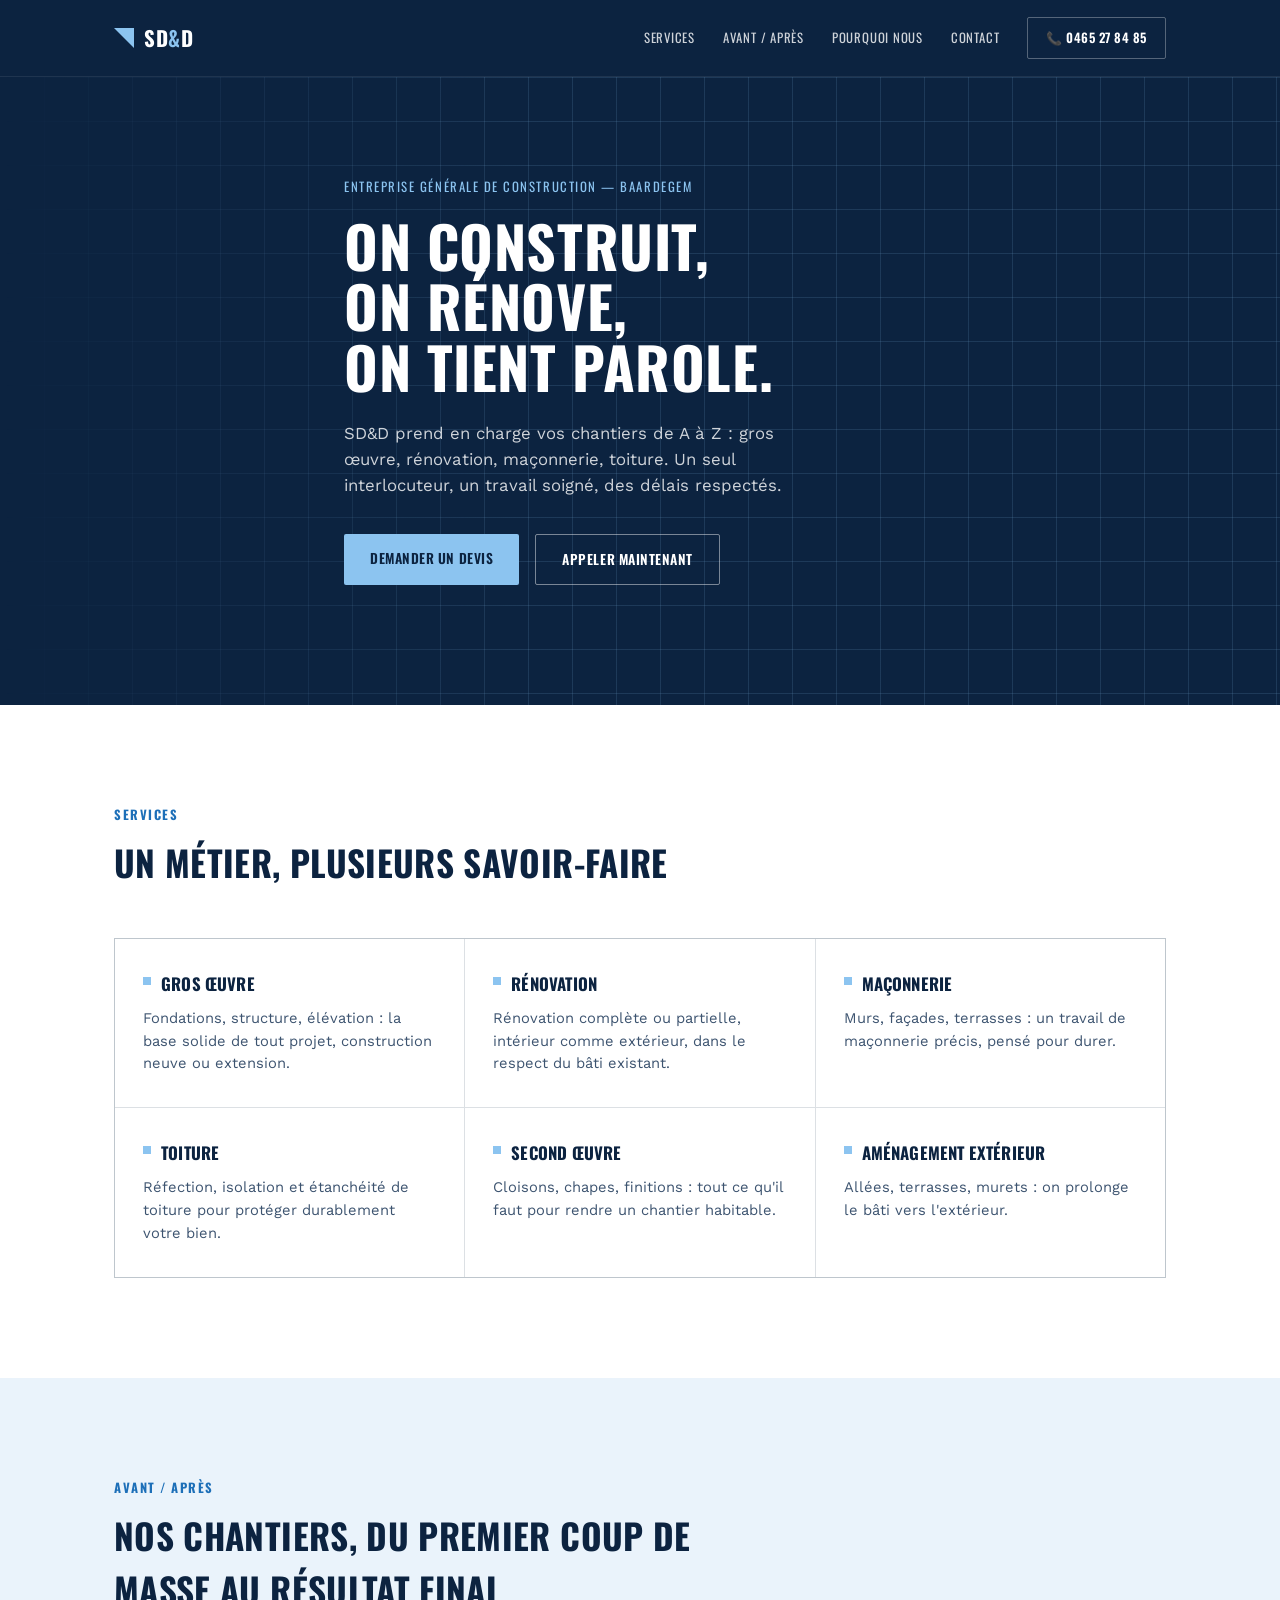
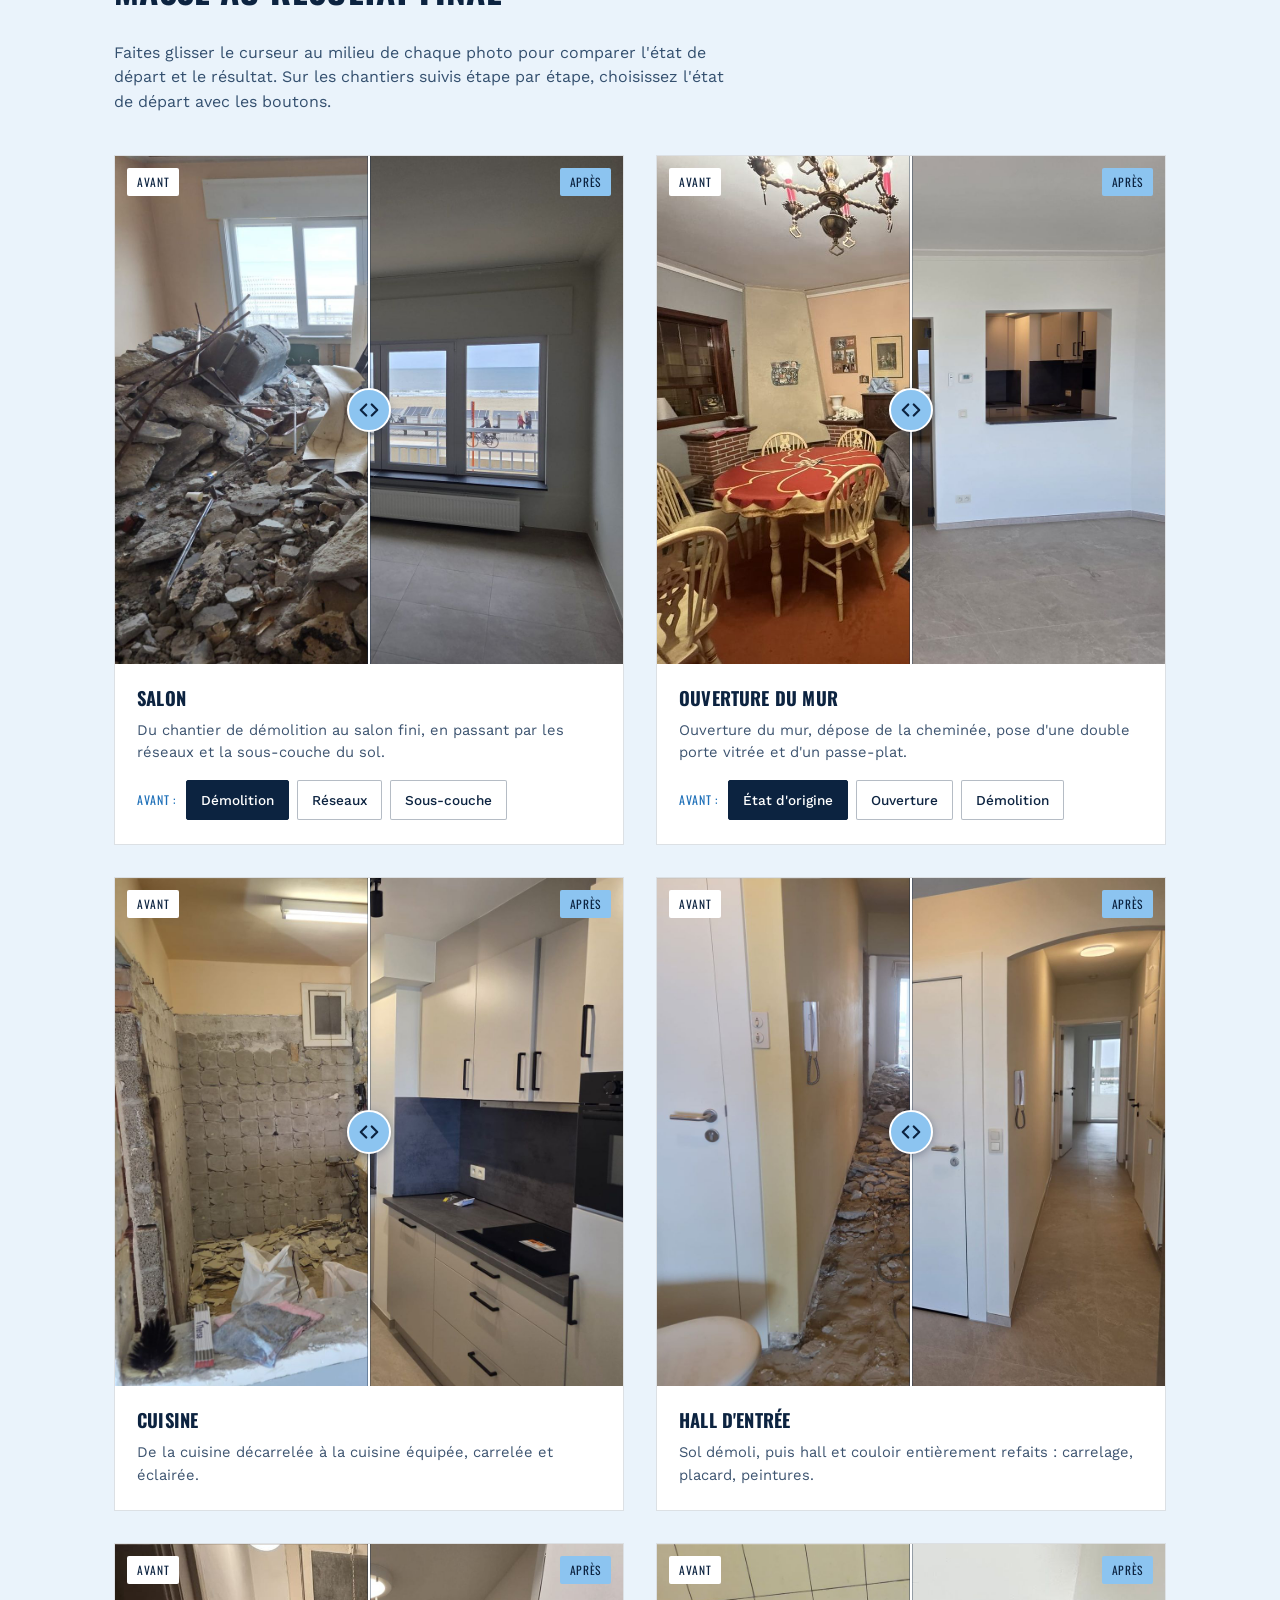
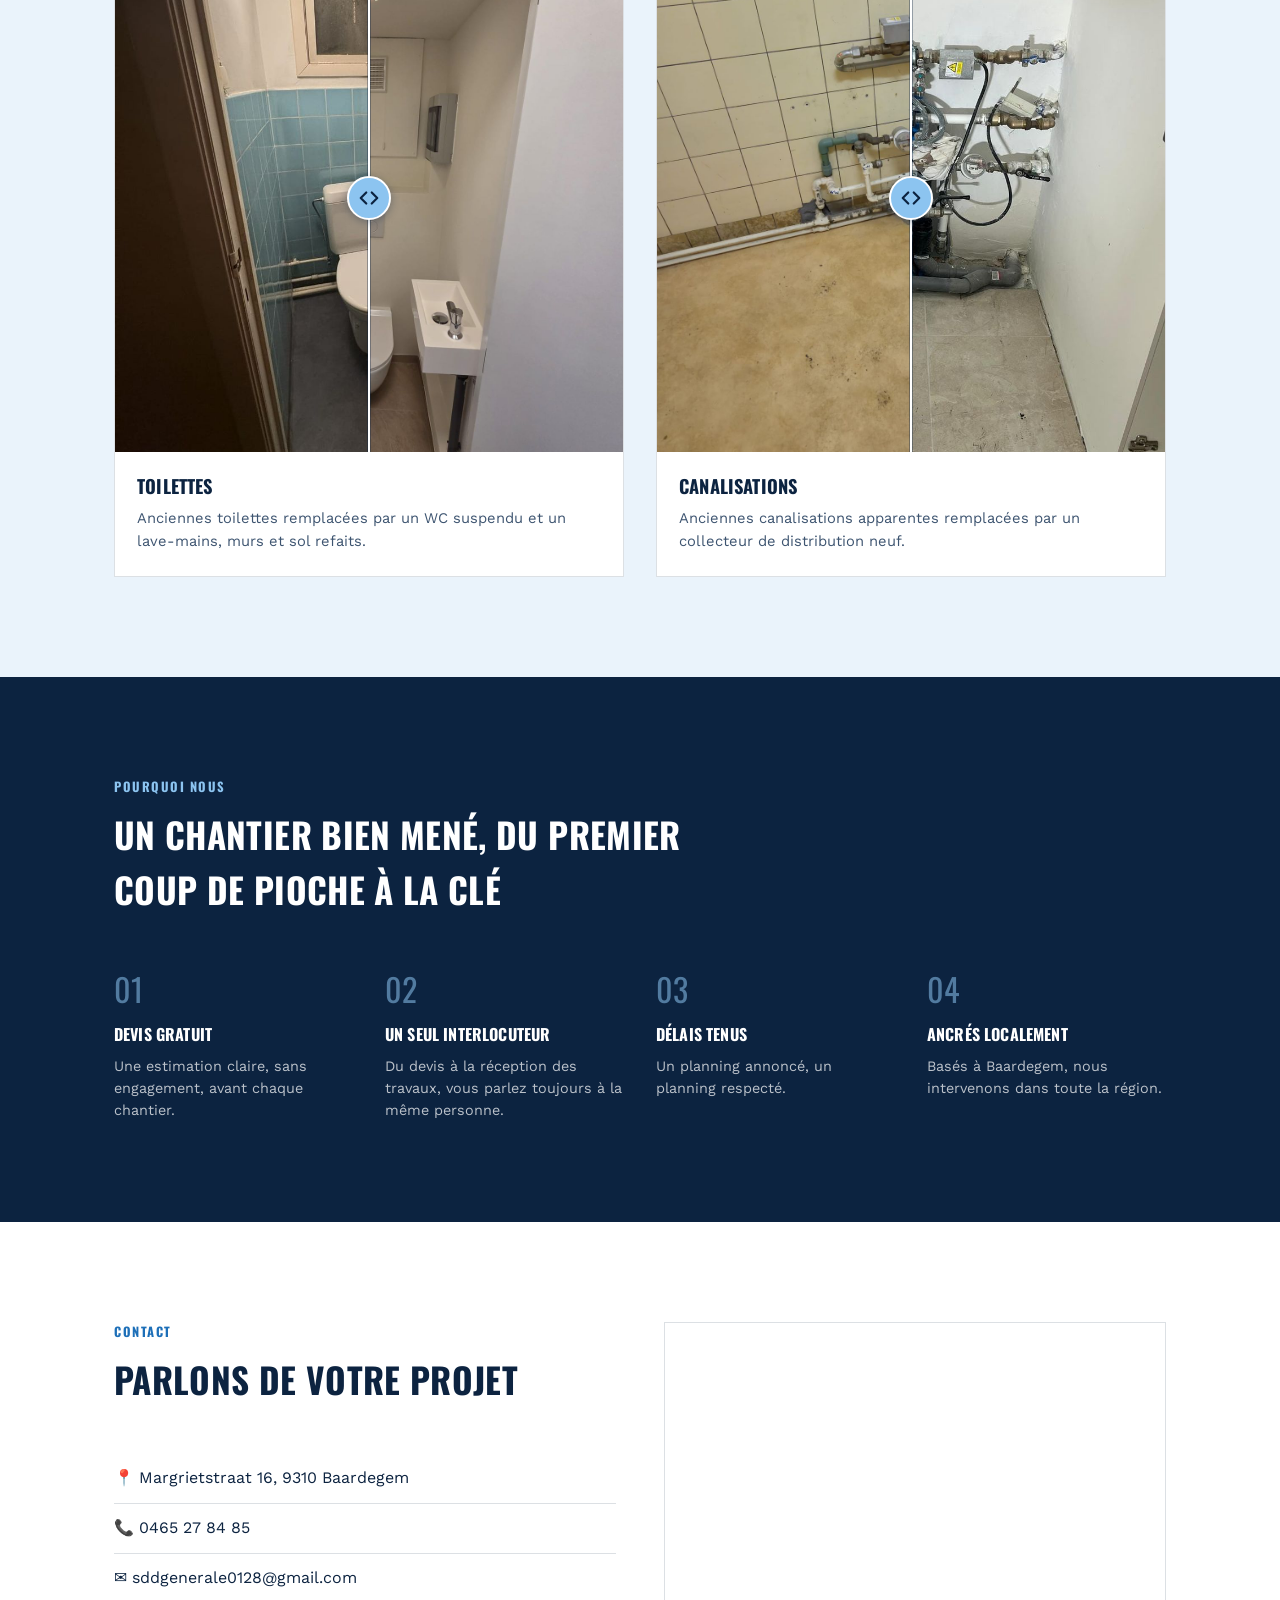
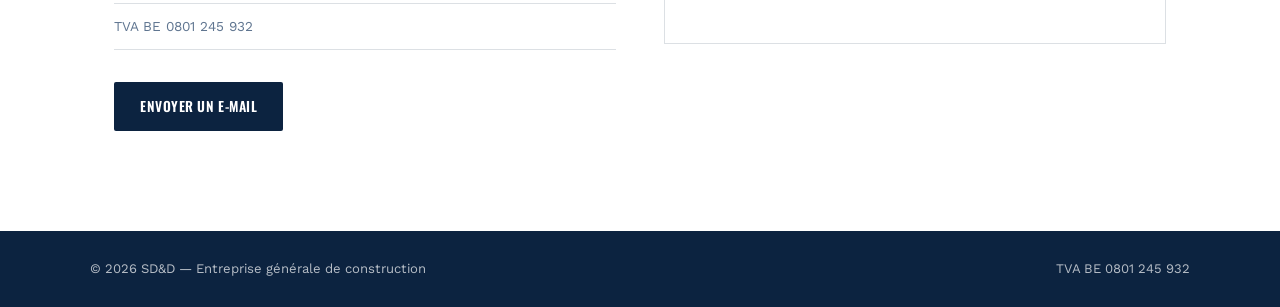
==== index.html @ 4096fa73 "Organize static site assets" ====
<!DOCTYPE html>
<html lang="fr">
<head>
<meta charset="UTF-8">
<meta name="viewport" content="width=device-width, initial-scale=1.0">
<title>SD&D — Entreprise générale de construction</title>
<meta name="description" content="SD&D, entreprise générale de construction à Baardegem : gros œuvre, rénovation, maçonnerie, toiture. Photos avant/après de nos chantiers. Devis gratuit.">
<meta name="theme-color" content="#0C2340">
<link rel="preconnect" href="https://fonts.googleapis.com">
<link rel="preconnect" href="https://fonts.gstatic.com" crossorigin>
<link href="https://fonts.googleapis.com/css2?family=Oswald:wght@500;600;700&family=Work+Sans:wght@400;500;600&display=swap" rel="stylesheet">
<link rel="stylesheet" href="assets/css/style.css">
<link rel="canonical" href="https://sdandd.github.io/sdd/">
<script type="application/ld+json">
{
  "@context": "https://schema.org",
  "@type": "GeneralContractor",
  "name": "SD&D",
  "description": "Entreprise générale de construction : gros œuvre, rénovation, maçonnerie, toiture.",
  "email": "sddgenerale0128@gmail.com",
  "telephone": "+32465278485",
  "vatID": "BE0801245932",
  "address": {
    "@type": "PostalAddress",
    "streetAddress": "Margrietstraat 16",
    "postalCode": "9310",
    "addressLocality": "Baardegem",
    "addressCountry": "BE"
  },
  "areaServed": "Baardegem, Alost, région",
  "url": "https://sdandd.github.io/sdd/"
}
</script>
</head>
<body>

<header class="site-header">
  <div class="wrap header-inner">
    <a href="#top" class="logo">
      <span class="logo-mark" aria-hidden="true"></span>
      <span class="logo-text">SD<span class="amp">&amp;</span>D</span>
    </a>
    <nav class="main-nav" id="main-nav" aria-label="Navigation principale">
      <a href="#services">Services</a>
      <a href="#realisations">Avant / Après</a>
      <a href="#atouts">Pourquoi nous</a>
      <a href="#contact">Contact</a>
    </nav>
    <a href="tel:0465278485" class="btn btn-call header-call" aria-label="Appeler le 0465 27 84 85">
      <span aria-hidden="true">📞</span><span class="call-num"> 0465 27 84 85</span>
    </a>
    <button type="button" class="nav-toggle" aria-expanded="false" aria-controls="main-nav" aria-label="Ouvrir le menu">
      <span></span><span></span><span></span>
    </button>
  </div>
</header>

<main id="top">

  <section class="hero">
    <div class="wrap hero-inner">
      <p class="eyebrow">Entreprise générale de construction — Baardegem</p>
      <h1>On construit,<br>on rénove,<br>on tient parole.</h1>
      <p class="hero-text">SD&amp;D prend en charge vos chantiers de A à Z : gros œuvre, rénovation, maçonnerie, toiture. Un seul interlocuteur, un travail soigné, des délais respectés.</p>
      <div class="hero-actions">
        <a href="mailto:sddgenerale0128@gmail.com?subject=Demande%20de%20devis" class="btn btn-primary">Demander un devis</a>
        <a href="tel:0465278485" class="btn btn-ghost">Appeler maintenant</a>
      </div>
    </div>
    <div class="blueprint-grid" aria-hidden="true"></div>
  </section>

  <section id="services" class="services">
    <div class="wrap">
      <h2 class="section-title"><span class="tag">Services</span>Un métier, plusieurs savoir-faire</h2>
      <div class="service-grid">
        <article class="service-card">
          <h3>Gros œuvre</h3>
          <p>Fondations, structure, élévation : la base solide de tout projet, construction neuve ou extension.</p>
        </article>
        <article class="service-card">
          <h3>Rénovation</h3>
          <p>Rénovation complète ou partielle, intérieur comme extérieur, dans le respect du bâti existant.</p>
        </article>
        <article class="service-card">
          <h3>Maçonnerie</h3>
          <p>Murs, façades, terrasses : un travail de maçonnerie précis, pensé pour durer.</p>
        </article>
        <article class="service-card">
          <h3>Toiture</h3>
          <p>Réfection, isolation et étanchéité de toiture pour protéger durablement votre bien.</p>
        </article>
        <article class="service-card">
          <h3>Second œuvre</h3>
          <p>Cloisons, chapes, finitions : tout ce qu'il faut pour rendre un chantier habitable.</p>
        </article>
        <article class="service-card">
          <h3>Aménagement extérieur</h3>
          <p>Allées, terrasses, murets : on prolonge le bâti vers l'extérieur.</p>
        </article>
      </div>
    </div>
  </section>

  <!-- ============================================================
       AVANT / APRÈS
       Pour ajouter un chantier : copier un bloc <article class="project">,
       changer les noms d'images (dossier assets/images/) et les textes.
       ============================================================ -->
  <section id="realisations" class="realisations">
    <div class="wrap">
      <h2 class="section-title"><span class="tag">Avant / Après</span>Nos chantiers, du premier coup de masse au résultat final</h2>
      <p class="section-intro">Faites glisser le curseur au milieu de chaque photo pour comparer l'état de départ et le résultat. Sur les chantiers suivis étape par étape, choisissez l'état de départ avec les boutons.</p>

      <div class="project-grid">

        <!-- 1. SALON : 3 états avant + résultat -->
        <article class="project">
          <div class="ba" data-ba>
            <img class="ba-img" src="assets/images/salon-ap.jpg" loading="lazy" alt="Salon terminé : carrelage clair, murs blancs et grande baie vitrée avec vue sur la mer">
            <div class="ba-before">
              <img class="ba-img is-active" src="assets/images/salon-av3.jpg" loading="lazy" alt="Salon en démolition : gravats et anciennes menuiseries entassés devant la fenêtre">
              <img class="ba-img" src="assets/images/salon-av2.jpg" loading="lazy" alt="Sol du salon dégagé, avec tuyaux d'eau et gaines électriques posés à même la dalle">
              <img class="ba-img" src="assets/images/salon-av1.jpg" loading="lazy" alt="Sol du salon recouvert d'une sous-couche acoustique verte">
            </div>
            <span class="ba-badge ba-badge-before">Avant</span>
            <span class="ba-badge ba-badge-after">Après</span>
            <div class="ba-handle" role="slider" tabindex="0" aria-label="Curseur avant / après" aria-valuemin="0" aria-valuemax="100" aria-valuenow="50">
              <span class="ba-knob"><svg viewBox="0 0 24 24" width="22" height="22" aria-hidden="true"><path d="M9 6l-6 6 6 6M15 6l6 6-6 6" fill="none" stroke="currentColor" stroke-width="2.4" stroke-linecap="round" stroke-linejoin="round"/></svg></span>
            </div>
          </div>
          <div class="project-body">
            <h3>Salon</h3>
            <p>Du chantier de démolition au salon fini, en passant par les réseaux et la sous-couche du sol.</p>
            <div class="stages" role="group" aria-label="Choisir l'état de départ du salon">
              <span class="stages-label">Avant :</span>
              <button type="button" class="stage-btn is-active" aria-pressed="true">Démolition</button>
              <button type="button" class="stage-btn" aria-pressed="false">Réseaux</button>
              <button type="button" class="stage-btn" aria-pressed="false">Sous-couche</button>
            </div>
          </div>
        </article>

        <!-- 2. MUR / OUVERTURE : 3 états avant + résultat -->
        <article class="project">
          <div class="ba" data-ba>
            <img class="ba-img" src="assets/images/mur-ap.jpg" loading="lazy" alt="Séjour terminé avec une double porte vitrée fumée vers l'entrée et un passe-plat sur la cuisine">
            <div class="ba-before">
              <img class="ba-img is-active" src="assets/images/mur-av3.jpg" loading="lazy" alt="Ancien salon meublé, avec cheminée en briques et fenêtre vitrée vers la cuisine">
              <img class="ba-img" src="assets/images/mur-av2.jpg" loading="lazy" alt="Mur du salon ouvert vers le couloir, ancien carrelage en damier en cours de dépose">
              <img class="ba-img" src="assets/images/mur-av1.jpg" loading="lazy" alt="Cheminée en briques démolie, tas de gravats dans l'angle et ouvertures percées dans le mur">
            </div>
            <span class="ba-badge ba-badge-before">Avant</span>
            <span class="ba-badge ba-badge-after">Après</span>
            <div class="ba-handle" role="slider" tabindex="0" aria-label="Curseur avant / après" aria-valuemin="0" aria-valuemax="100" aria-valuenow="50">
              <span class="ba-knob"><svg viewBox="0 0 24 24" width="22" height="22" aria-hidden="true"><path d="M9 6l-6 6 6 6M15 6l6 6-6 6" fill="none" stroke="currentColor" stroke-width="2.4" stroke-linecap="round" stroke-linejoin="round"/></svg></span>
            </div>
          </div>
          <div class="project-body">
            <h3>Ouverture du mur</h3>
            <p>Ouverture du mur, dépose de la cheminée, pose d'une double porte vitrée et d'un passe-plat.</p>
            <div class="stages" role="group" aria-label="Choisir l'état de départ du mur">
              <span class="stages-label">Avant :</span>
              <button type="button" class="stage-btn is-active" aria-pressed="true">État d'origine</button>
              <button type="button" class="stage-btn" aria-pressed="false">Ouverture</button>
              <button type="button" class="stage-btn" aria-pressed="false">Démolition</button>
            </div>
          </div>
        </article>

        <!-- 3. CUISINE -->
        <article class="project">
          <div class="ba" data-ba>
            <img class="ba-img" src="assets/images/cuisine-ap.jpg" loading="lazy" alt="Cuisine équipée neuve : meubles blancs, plan de travail et crédence gris anthracite, poignées noires, spots sur rail">
            <div class="ba-before">
              <img class="ba-img is-active" src="assets/images/cuisine-av1.jpg" loading="lazy" alt="Cuisine dépouillée : murs décarrelés, briques apparentes et gravats au sol">
            </div>
            <span class="ba-badge ba-badge-before">Avant</span>
            <span class="ba-badge ba-badge-after">Après</span>
            <div class="ba-handle" role="slider" tabindex="0" aria-label="Curseur avant / après" aria-valuemin="0" aria-valuemax="100" aria-valuenow="50">
              <span class="ba-knob"><svg viewBox="0 0 24 24" width="22" height="22" aria-hidden="true"><path d="M9 6l-6 6 6 6M15 6l6 6-6 6" fill="none" stroke="currentColor" stroke-width="2.4" stroke-linecap="round" stroke-linejoin="round"/></svg></span>
            </div>
          </div>
          <div class="project-body">
            <h3>Cuisine</h3>
            <p>De la cuisine décarrelée à la cuisine équipée, carrelée et éclairée.</p>
          </div>
        </article>

        <!-- 4. HALL -->
        <article class="project">
          <div class="ba" data-ba>
            <img class="ba-img" src="assets/images/hall-ap.jpg" loading="lazy" alt="Hall d'entrée terminé : porte blanche, grand placard en chêne clair et couloir carrelé">
            <div class="ba-before">
              <img class="ba-img is-active" src="assets/images/hall-av1.jpg" loading="lazy" alt="Couloir d'entrée en chantier : sol démoli et gravats jusqu'à la fenêtre du fond">
            </div>
            <span class="ba-badge ba-badge-before">Avant</span>
            <span class="ba-badge ba-badge-after">Après</span>
            <div class="ba-handle" role="slider" tabindex="0" aria-label="Curseur avant / après" aria-valuemin="0" aria-valuemax="100" aria-valuenow="50">
              <span class="ba-knob"><svg viewBox="0 0 24 24" width="22" height="22" aria-hidden="true"><path d="M9 6l-6 6 6 6M15 6l6 6-6 6" fill="none" stroke="currentColor" stroke-width="2.4" stroke-linecap="round" stroke-linejoin="round"/></svg></span>
            </div>
          </div>
          <div class="project-body">
            <h3>Hall d'entrée</h3>
            <p>Sol démoli, puis hall et couloir entièrement refaits : carrelage, placard, peintures.</p>
          </div>
        </article>

        <!-- 5. TOILETTES -->
        <article class="project">
          <div class="ba" data-ba>
            <img class="ba-img" src="assets/images/toilettes-ap.jpg" loading="lazy" alt="Toilettes neuves : WC suspendu, petit lave-mains blanc et murs blancs">
            <div class="ba-before">
              <img class="ba-img is-active" src="assets/images/toilettes-av1.jpg" loading="lazy" alt="Anciennes toilettes carrelées en bleu, avec cuvette et réservoir apparent" style="object-position: center 65%">
            </div>
            <span class="ba-badge ba-badge-before">Avant</span>
            <span class="ba-badge ba-badge-after">Après</span>
            <div class="ba-handle" role="slider" tabindex="0" aria-label="Curseur avant / après" aria-valuemin="0" aria-valuemax="100" aria-valuenow="50">
              <span class="ba-knob"><svg viewBox="0 0 24 24" width="22" height="22" aria-hidden="true"><path d="M9 6l-6 6 6 6M15 6l6 6-6 6" fill="none" stroke="currentColor" stroke-width="2.4" stroke-linecap="round" stroke-linejoin="round"/></svg></span>
            </div>
          </div>
          <div class="project-body">
            <h3>Toilettes</h3>
            <p>Anciennes toilettes remplacées par un WC suspendu et un lave-mains, murs et sol refaits.</p>
          </div>
        </article>

        <!-- 6. CANALISATIONS -->
        <article class="project">
          <div class="ba" data-ba>
            <img class="ba-img" src="assets/images/canalisations-ap.jpg" loading="lazy" alt="Nouveau collecteur de distribution d'eau : tubes rouges et bleus gainés, vannes et compteur" style="object-position: center 40%">
            <div class="ba-before">
              <img class="ba-img is-active" src="assets/images/canalisations-av1.jpg" loading="lazy" alt="Anciennes canalisations blanches apparentes le long des murs carrelés, avec compteur d'eau">
            </div>
            <span class="ba-badge ba-badge-before">Avant</span>
            <span class="ba-badge ba-badge-after">Après</span>
            <div class="ba-handle" role="slider" tabindex="0" aria-label="Curseur avant / après" aria-valuemin="0" aria-valuemax="100" aria-valuenow="50">
              <span class="ba-knob"><svg viewBox="0 0 24 24" width="22" height="22" aria-hidden="true"><path d="M9 6l-6 6 6 6M15 6l6 6-6 6" fill="none" stroke="currentColor" stroke-width="2.4" stroke-linecap="round" stroke-linejoin="round"/></svg></span>
            </div>
          </div>
          <div class="project-body">
            <h3>Canalisations</h3>
            <p>Anciennes canalisations apparentes remplacées par un collecteur de distribution neuf.</p>
          </div>
        </article>

      </div>
    </div>
  </section>

  <section id="atouts" class="atouts">
    <div class="wrap atouts-inner">
      <h2 class="section-title light"><span class="tag tag-light">Pourquoi nous</span>Un chantier bien mené, du premier coup de pioche à la clé</h2>
      <div class="atouts-grid">
        <div class="atout"><span class="atout-num">01</span><h3>Devis gratuit</h3><p>Une estimation claire, sans engagement, avant chaque chantier.</p></div>
        <div class="atout"><span class="atout-num">02</span><h3>Un seul interlocuteur</h3><p>Du devis à la réception des travaux, vous parlez toujours à la même personne.</p></div>
        <div class="atout"><span class="atout-num">03</span><h3>Délais tenus</h3><p>Un planning annoncé, un planning respecté.</p></div>
        <div class="atout"><span class="atout-num">04</span><h3>Ancrés localement</h3><p>Basés à Baardegem, nous intervenons dans toute la région.</p></div>
      </div>
    </div>
  </section>

  <section id="contact" class="contact">
    <div class="wrap contact-inner">
      <div class="contact-info">
        <h2 class="section-title"><span class="tag">Contact</span>Parlons de votre projet</h2>
        <ul class="contact-list">
          <li>📍 Margrietstraat 16, 9310 Baardegem</li>
          <li>📞 <a href="tel:0465278485">0465 27 84 85</a></li>
          <li>✉️ <a href="mailto:sddgenerale0128@gmail.com">sddgenerale0128@gmail.com</a></li>
          <li class="tva">TVA BE 0801 245 932</li>
        </ul>
        <a href="mailto:sddgenerale0128@gmail.com?subject=Demande%20de%20devis" class="btn btn-primary">Envoyer un e-mail</a>
      </div>
      <div class="contact-map">
        <iframe
          title="Localisation SD&D, Margrietstraat 16, 9310 Baardegem"
          src="https://www.google.com/maps?q=Margrietstraat+16,+9310+Baardegem&output=embed"
          loading="lazy"
          referrerpolicy="no-referrer-when-downgrade">
        </iframe>
      </div>
    </div>
  </section>

</main>

<footer class="site-footer">
  <div class="wrap footer-inner">
    <span>© <span id="year"></span> SD&amp;D — Entreprise générale de construction</span>
    <span>TVA BE 0801 245 932</span>
  </div>
</footer>

<script src="assets/js/script.js"></script>
</body>
</html>
---- assets/css/style.css ----
/* ==========================================================
   SD&D — palette : blanc, bleu foncé, bleu clair
   Pour changer une couleur du site, modifier UNIQUEMENT ce bloc.
   ========================================================== */
:root{
  --navy:      #0C2340;   /* bleu foncé : header, hero, textes, pied de page */
  --navy-2:    #16365F;   /* bleu foncé, un ton plus clair (survols) */
  --sky:       #8CC4F0;   /* bleu clair : boutons, accents sur fond foncé */
  --sky-deep:  #1D6FB8;   /* bleu moyen : petits textes/accents sur fond blanc (lisible) */
  --mist:      #EAF3FB;   /* bleu très pâle : fonds de sections alternées */
  --white:     #FFFFFF;
  --ink:       #0C2340;
  --line:      rgba(12,35,64,0.14);
  --radius:    2px;
}

*{ box-sizing: border-box; }
html{ scroll-behavior: smooth; scroll-padding-top: 84px; }
body{
  margin:0;
  font-family: 'Work Sans', system-ui, sans-serif;
  color: var(--ink);
  background: var(--white);
  line-height: 1.55;
  -webkit-text-size-adjust: 100%;
}
h1,h2,h3{
  font-family: 'Oswald', 'Arial Narrow', sans-serif;
  text-transform: uppercase;
  letter-spacing: 0.01em;
  margin: 0;
}
a{ color: inherit; text-decoration: none; }
img{ max-width: 100%; }
.wrap{ max-width: 1100px; margin: 0 auto; padding: 0 24px; }
:focus-visible{ outline: 3px solid var(--sky-deep); outline-offset: 2px; }
.site-header :focus-visible,
.hero :focus-visible,
.atouts :focus-visible,
.site-footer :focus-visible{ outline-color: var(--sky); }

/* ---------- Boutons ---------- */
.btn{
  display:inline-block;
  padding: 14px 26px;
  font-family: 'Oswald', sans-serif;
  font-weight: 600;
  text-transform: uppercase;
  letter-spacing: 0.04em;
  font-size: 0.85rem;
  border-radius: var(--radius);
  transition: transform 0.15s ease, background 0.15s ease, color 0.15s ease, border-color 0.15s ease;
}
.btn:hover{ transform: translateY(-2px); }
.btn-primary{ background: var(--sky); color: var(--navy); }
.btn-primary:hover{ background: var(--white); }
.contact .btn-primary{ background: var(--navy); color: var(--white); }
.contact .btn-primary:hover{ background: var(--navy-2); }
.btn-ghost{ background: transparent; color: var(--white); border: 1px solid rgba(255,255,255,0.45); }
.btn-ghost:hover{ border-color: var(--sky); color: var(--sky); }
.btn-call{ background: transparent; color: var(--white); border: 1px solid rgba(255,255,255,0.3); font-size: 0.8rem; padding: 10px 18px; white-space: nowrap; }
.btn-call:hover{ border-color: var(--sky); color: var(--sky); }

/* ---------- Header ---------- */
.site-header{
  background: var(--navy);
  position: sticky; top:0; z-index: 30;
  border-bottom: 1px solid rgba(255,255,255,0.08);
}
.header-inner{ display:flex; align-items:center; height: 76px; gap: 20px; }
.logo{ display:flex; align-items:center; gap:10px; margin-right:auto; }
.logo-mark{
  width: 20px; height: 20px;
  background: var(--sky);
  clip-path: polygon(0 0, 100% 0, 100% 100%);
  display:inline-block;
}
.logo-text{ font-family:'Oswald',sans-serif; font-size:1.3rem; font-weight:700; color: var(--white); letter-spacing: 0.03em; }
.logo-text .amp{ color: var(--sky); }
.main-nav{ display:flex; gap: 28px; margin-right: 8px; }
.main-nav a{
  color: rgba(255,255,255,0.8);
  font-family:'Oswald',sans-serif;
  font-size: 0.8rem;
  text-transform: uppercase;
  letter-spacing: 0.06em;
  padding: 6px 0;
}
.main-nav a:hover{ color: var(--sky); }

/* bouton menu (téléphone) */
.nav-toggle{
  display:none;
  width: 44px; height: 44px;
  background: transparent;
  border: 1px solid rgba(255,255,255,0.3);
  border-radius: var(--radius);
  cursor: pointer;
  padding: 0;
  flex-direction: column; align-items: center; justify-content: center; gap: 5px;
}
.nav-toggle span{ display:block; width: 20px; height: 2px; background: var(--white); transition: transform .2s ease, opacity .2s ease; }
.nav-toggle[aria-expanded="true"] span:nth-child(1){ transform: translateY(7px) rotate(45deg); }
.nav-toggle[aria-expanded="true"] span:nth-child(2){ opacity: 0; }
.nav-toggle[aria-expanded="true"] span:nth-child(3){ transform: translateY(-7px) rotate(-45deg); }

/* ---------- Hero ---------- */
.hero{
  position: relative;
  background: var(--navy);
  color: var(--white);
  padding: 100px 0 120px;
  overflow: hidden;
}
.hero-inner{ position: relative; z-index: 2; max-width: 640px; }
.eyebrow{
  font-family:'Oswald',sans-serif;
  color: var(--sky);
  text-transform: uppercase;
  letter-spacing: 0.12em;
  font-size: 0.8rem;
  margin: 0 0 18px;
}
.hero h1{
  font-size: clamp(2.4rem, 5vw, 3.6rem);
  line-height: 1.05;
  color: var(--white);
  margin-bottom: 24px;
}
.hero-text{
  color: rgba(255,255,255,0.8);
  font-size: 1.05rem;
  max-width: 480px;
  margin: 0 0 36px;
}
.hero-actions{ display:flex; gap: 16px; flex-wrap: wrap; }

/* quadrillage "plan d'architecte" en bleu clair */
.blueprint-grid{
  position: absolute;
  inset: 0;
  z-index: 1;
  background-image:
    linear-gradient(rgba(140,196,240,0.14) 1px, transparent 1px),
    linear-gradient(90deg, rgba(140,196,240,0.14) 1px, transparent 1px);
  background-size: 44px 44px;
  mask-image: linear-gradient(to right, transparent 0%, black 40%, black 100%);
  -webkit-mask-image: linear-gradient(to right, transparent 0%, black 40%, black 100%);
}

/* ---------- Titres de section ---------- */
.section-title{
  font-size: clamp(1.6rem, 3vw, 2.2rem);
  margin-bottom: 48px;
  max-width: 640px;
}
.section-title.light{ color: var(--white); }
.tag{
  display:block;
  font-family:'Oswald',sans-serif;
  color: var(--sky-deep);
  font-size: 0.8rem;
  letter-spacing: 0.12em;
  margin-bottom: 10px;
}
.tag-light{ color: var(--sky); }
.section-intro{ max-width: 620px; margin: -24px 0 40px; color: #34506f; }

/* ---------- Services ---------- */
.services{ padding: 100px 0; background: var(--white); }
.service-grid{
  display:grid;
  grid-template-columns: repeat(3, 1fr);
  gap: 1px;
  background: var(--line);
  border: 1px solid var(--line);
}
.service-card{
  background: var(--white);
  padding: 32px 28px;
  transition: background 0.15s ease;
}
.service-card:hover{ background: var(--mist); }
.service-card h3{
  font-size: 1.05rem;
  color: var(--navy);
  margin-bottom: 10px;
  position: relative;
  padding-left: 18px;
}
.service-card h3::before{
  content: "";
  position: absolute;
  left: 0; top: 6px;
  width: 8px; height: 8px;
  background: var(--sky);
}
.service-card p{ margin:0; color: #3d5470; font-size: 0.92rem; }

/* ---------- Avant / Après ---------- */
.realisations{ padding: 100px 0; background: var(--mist); }
.project-grid{
  display:grid;
  grid-template-columns: repeat(2, 1fr);
  gap: 32px;
}
.project{
  background: var(--white);
  border: 1px solid var(--line);
  display:flex; flex-direction:column;
  min-width: 0;
}
.project-body{ padding: 20px 22px 24px; }
.project-body h3{ font-size: 1.15rem; color: var(--navy); margin-bottom: 6px; }
.project-body p{ margin: 0; color: #3d5470; font-size: 0.92rem; }

/* comparateur */
.ba{
  --pos: 50%;
  position: relative;
  aspect-ratio: 1 / 1;
  overflow: hidden;
  background: var(--navy);
  touch-action: pan-y;          /* le doigt fait défiler la page verticalement, le glissement horizontal déplace le curseur */
  user-select: none; -webkit-user-select: none;
  cursor: ew-resize;
}
.ba-img{
  position:absolute; inset:0;
  width:100%; height:100%;
  object-fit: cover;
  display:block;
  pointer-events:none;
  -webkit-user-drag: none;
}
.ba-before{
  position:absolute; inset:0;
  clip-path: inset(0 calc(100% - var(--pos)) 0 0);   /* montre la photo "avant" jusqu'au curseur */
}
.ba-before .ba-img{ opacity: 0; }
.ba-before .ba-img.is-active{ opacity: 1; }

.ba-badge{
  position:absolute; top: 12px;
  font-family:'Oswald',sans-serif;
  text-transform: uppercase;
  letter-spacing: 0.06em;
  font-size: 0.72rem;
  padding: 5px 10px;
  border-radius: var(--radius);
  pointer-events:none;
}
.ba-badge-before{ left: 12px;  background: var(--white); color: var(--navy); }
.ba-badge-after { right: 12px; background: var(--sky);   color: var(--navy); }

.ba-handle{
  position:absolute; top:0; bottom:0;
  left: var(--pos);
  width: 48px; margin-left: -24px;
  display:flex; align-items:center; justify-content:center;
  cursor: ew-resize;
  outline-offset: -3px;
}
.ba-handle::before{
  content:""; position:absolute; top:0; bottom:0; left:50%;
  width: 2px; margin-left: -1px;
  background: var(--white);
  box-shadow: 0 0 0 1px rgba(12,35,64,0.35);
}
.ba-knob{
  position:relative;
  width: 44px; height: 44px;
  border-radius: 50%;
  background: var(--sky);
  color: var(--navy);
  border: 2px solid var(--white);
  display:grid; place-items:center;
  box-shadow: 0 2px 8px rgba(12,35,64,0.35);
}
.ba-handle:focus-visible{ outline: 3px solid var(--sky); }
.ba-handle:focus-visible .ba-knob{ background: var(--white); }

/* boutons "Avant : Démolition / Réseaux / ..." */
.stages{ display:flex; flex-wrap:wrap; align-items:center; gap: 8px; margin-top: 16px; }
.stages-label{
  font-family:'Oswald',sans-serif; text-transform: uppercase; letter-spacing: .06em;
  font-size: .75rem; color: var(--sky-deep); margin-right: 2px;
}
.stage-btn{
  font: inherit; font-size: .85rem; font-weight: 500;
  min-height: 40px;
  padding: 8px 14px;
  background: var(--white);
  color: var(--navy);
  border: 1px solid rgba(12,35,64,0.3);
  border-radius: var(--radius);
  cursor: pointer;
  transition: background .15s ease, color .15s ease, border-color .15s ease;
}
.stage-btn:hover{ border-color: var(--navy); }
.stage-btn.is-active{ background: var(--navy); color: var(--white); border-color: var(--navy); }

/* ---------- Atouts ---------- */
.atouts{ background: var(--navy); color: var(--white); padding: 100px 0; }
.atouts-grid{ display:grid; grid-template-columns: repeat(4,1fr); gap: 32px; }
.atout-num{
  display:block;
  font-family:'Oswald',sans-serif;
  color: var(--sky);
  opacity: .55;
  font-size: 2rem;
  margin-bottom: 8px;
}
.atout h3{ font-size: 1rem; color: var(--white); margin-bottom: 8px; }
.atout p{ margin:0; color: rgba(255,255,255,0.72); font-size: 0.9rem; }

/* ---------- Contact ---------- */
.contact{ padding: 100px 0; background: var(--white); }
.contact-inner{ display:grid; grid-template-columns: 1fr 1fr; gap: 48px; align-items: start; }
.contact-list{ list-style:none; padding:0; margin: 0 0 32px; }
.contact-list li{
  padding: 12px 0;
  border-bottom: 1px solid var(--line);
  font-size: 1rem;
}
.contact-list a:hover{ color: var(--sky-deep); }
.contact-list .tva{ color: #5f7590; font-size: 0.85rem; }
.contact-map{ border: 1px solid var(--line); }
.contact-map iframe{ width: 100%; height: 100%; min-height: 320px; border: 0; display:block; }

/* ---------- Pied de page ---------- */
.site-footer{ background: var(--navy); color: rgba(255,255,255,0.7); }
.footer-inner{
  display:flex; justify-content:space-between; flex-wrap: wrap; gap: 8px;
  padding: 28px 0; font-size: 0.82rem;
}

/* ==========================================================
   Responsive
   ========================================================== */

/* Tablette et petits écrans */
@media (max-width: 860px){
  .nav-toggle{ display:flex; }
  .main-nav{
    display:none;
    position:absolute; top: 76px; left:0; right:0;
    flex-direction: column; gap: 0;
    margin: 0;
    background: var(--navy);
    border-top: 1px solid rgba(255,255,255,0.08);
    border-bottom: 1px solid rgba(255,255,255,0.12);
    padding: 8px 24px 16px;
  }
  .main-nav.is-open{ display:flex; }
  .main-nav a{ padding: 14px 0; font-size: .95rem; border-bottom: 1px solid rgba(255,255,255,0.08); }
  .main-nav a:last-child{ border-bottom: 0; }

  .service-grid{ grid-template-columns: 1fr 1fr; }
  .project-grid{ grid-template-columns: 1fr; gap: 28px; }
  .atouts-grid{ grid-template-columns: 1fr 1fr; }
  .contact-inner{ grid-template-columns: 1fr; }
  .services, .realisations, .atouts, .contact{ padding: 72px 0; }
}

/* Téléphone */
@media (max-width: 560px){
  .wrap{ padding: 0 18px; }
  .header-inner{ gap: 12px; }
  .main-nav{ padding-left: 18px; padding-right: 18px; }
  .header-call{ padding: 0; width: 44px; height: 44px; display:grid; place-items:center; font-size: 1.05rem; }
  .call-num{ display:none; }

  .service-grid{ grid-template-columns: 1fr; }
  .atouts-grid{ grid-template-columns: 1fr; }
  .hero{ padding: 64px 0 80px; }
  .hero-actions .btn{ flex: 1 1 100%; text-align: center; }
  .section-title{ margin-bottom: 32px; }
  .section-intro{ margin: -12px 0 28px; }
  .services, .realisations, .atouts, .contact{ padding: 56px 0; }
  .project-body{ padding: 16px 16px 20px; }
  .ba-badge{ top: 10px; font-size: .68rem; padding: 4px 8px; }
  .ba-badge-before{ left: 10px; } .ba-badge-after{ right: 10px; }
}

@media (prefers-reduced-motion: reduce){
  html{ scroll-behavior: auto; }
  .btn, .nav-toggle span, .stage-btn{ transition:none; }
  .btn:hover{ transform:none; }
}
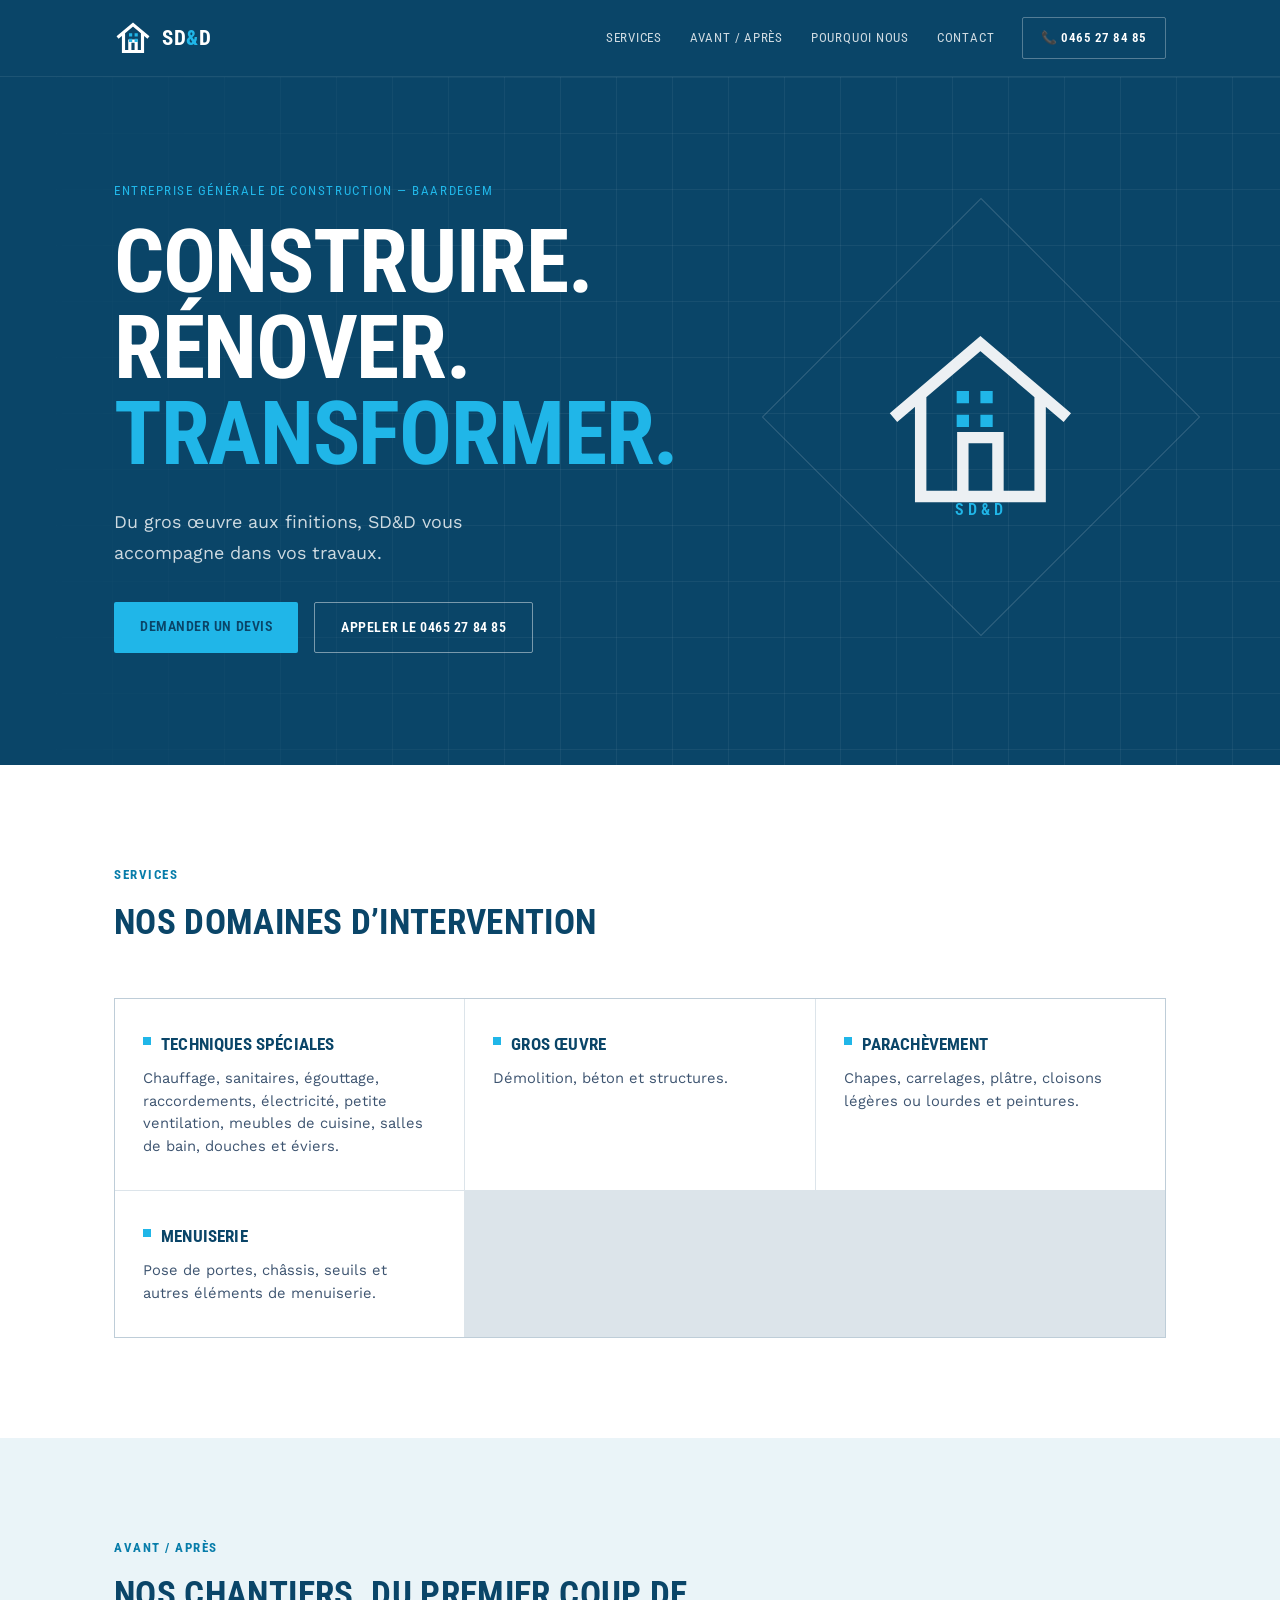
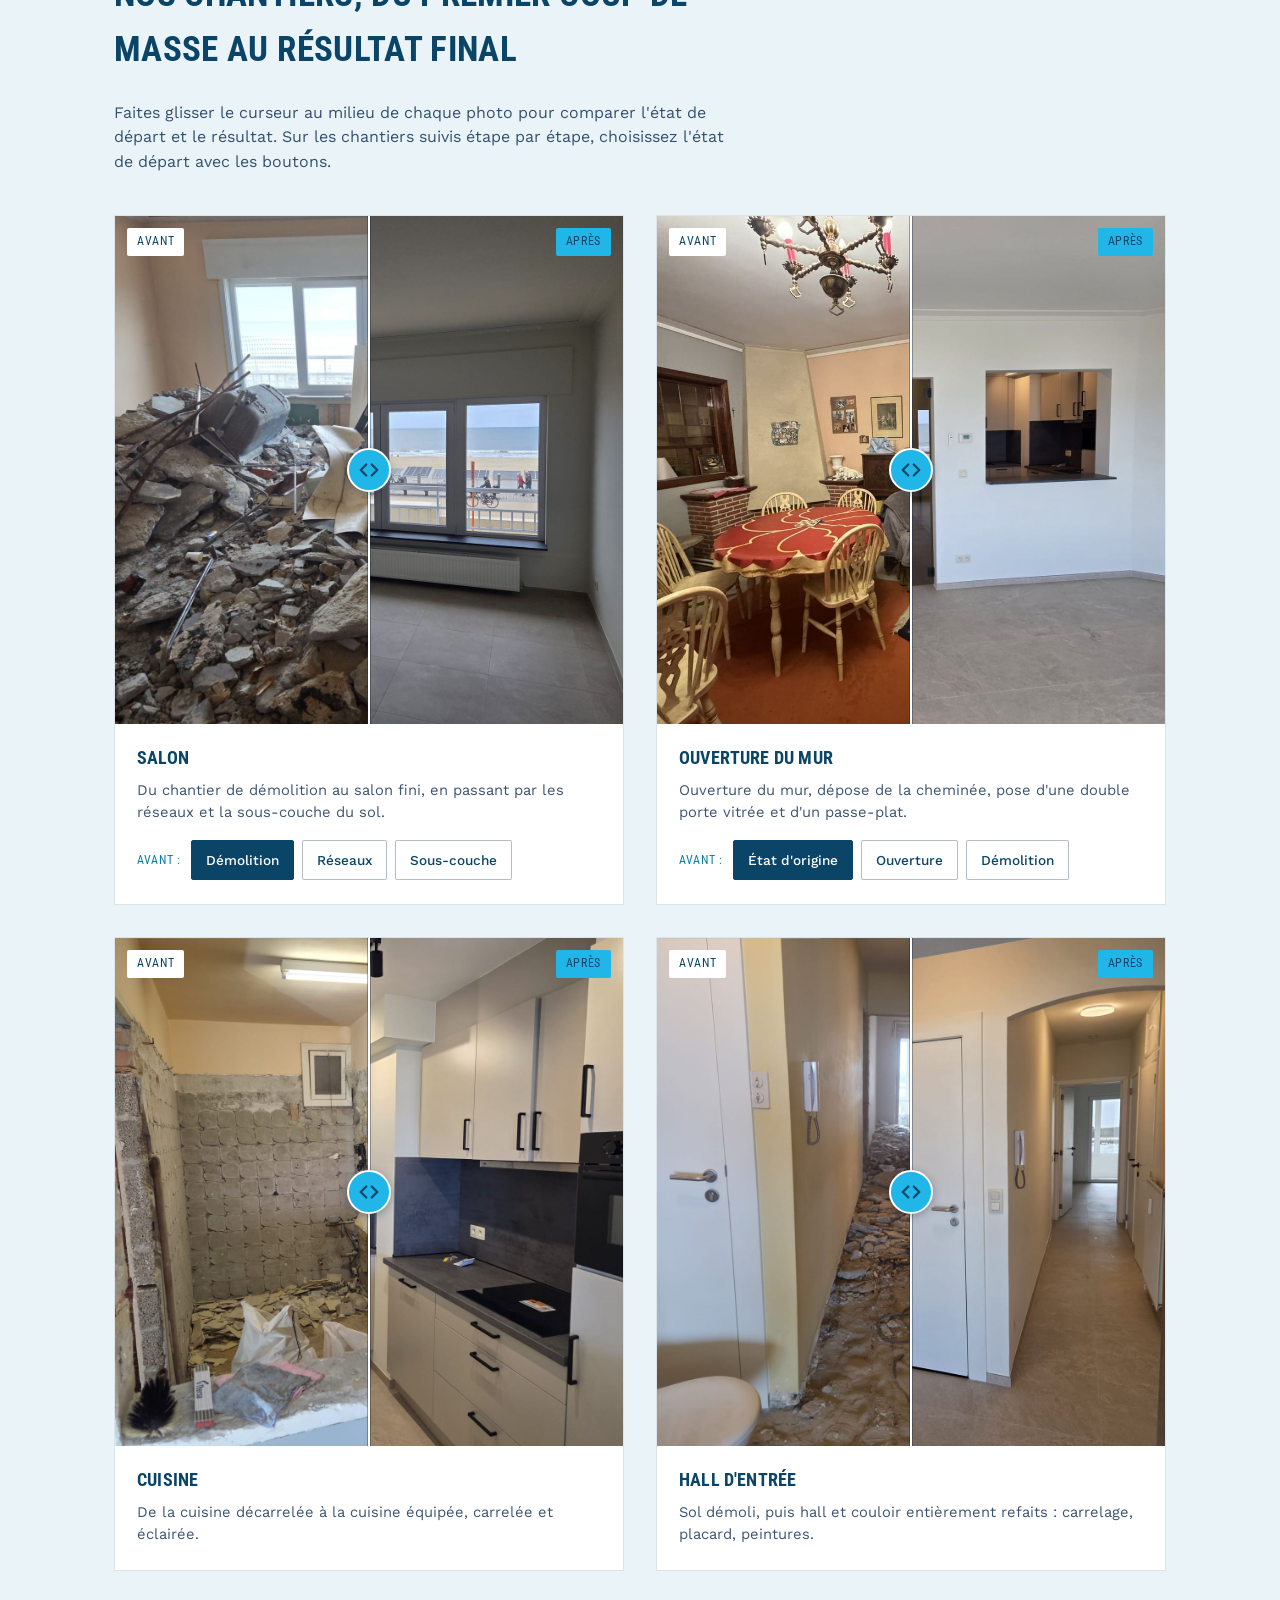
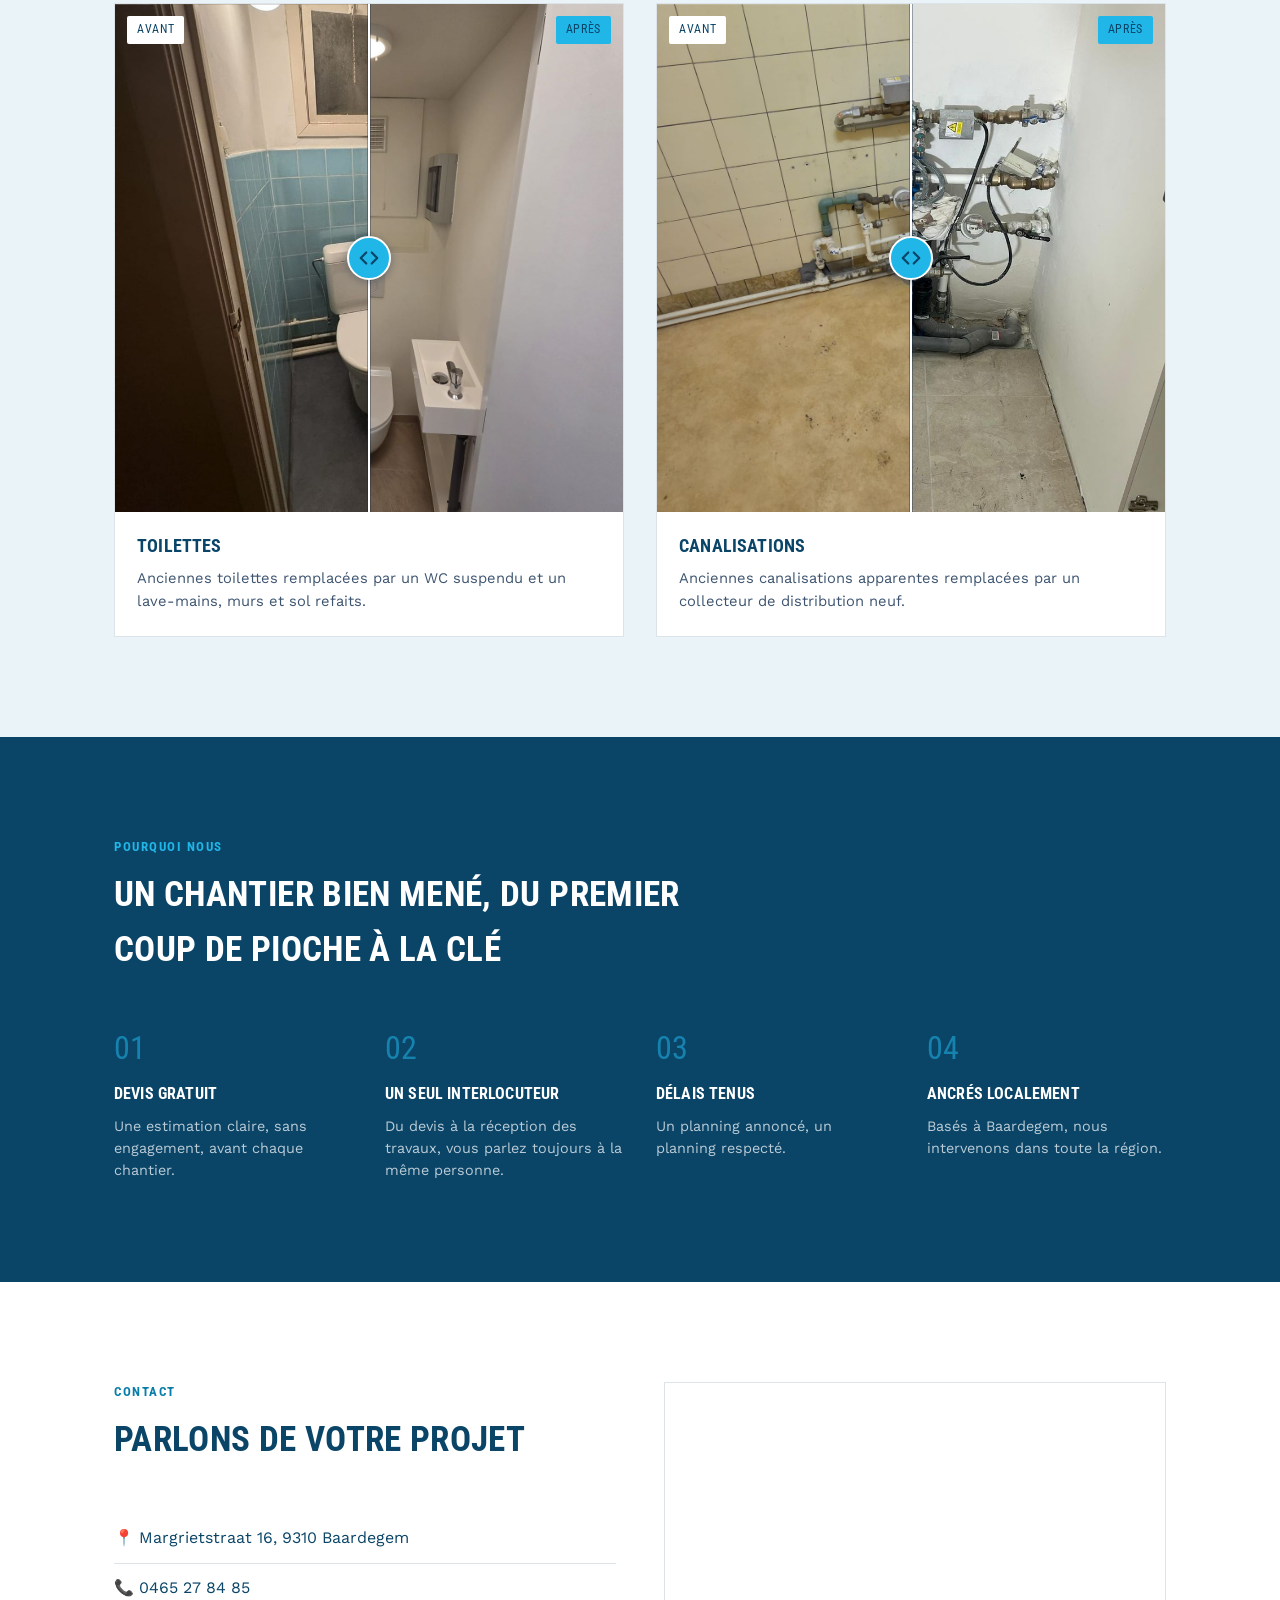
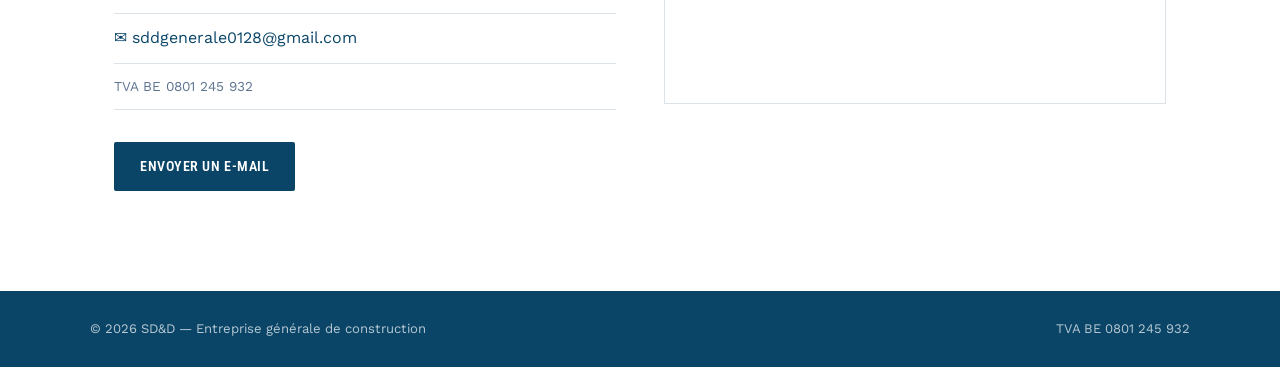
==== commit 2af39b1e: "Refresh landing page and mobile navigation" ====
--- a/index.html
+++ b/index.html
@@ -4,11 +4,11 @@
 <meta charset="UTF-8">
 <meta name="viewport" content="width=device-width, initial-scale=1.0">
 <title>SD&D — Entreprise générale de construction</title>
-<meta name="description" content="SD&D, entreprise générale de construction à Baardegem : gros œuvre, rénovation, maçonnerie, toiture. Photos avant/après de nos chantiers. Devis gratuit.">
-<meta name="theme-color" content="#0C2340">
+<meta name="description" content="SD&D, entreprise générale de construction à Baardegem : techniques spéciales, gros œuvre, parachèvement et menuiserie. Découvrez nos réalisations.">
+<meta name="theme-color" content="#0A4568">
 <link rel="preconnect" href="https://fonts.googleapis.com">
 <link rel="preconnect" href="https://fonts.gstatic.com" crossorigin>
-<link href="https://fonts.googleapis.com/css2?family=Oswald:wght@500;600;700&family=Work+Sans:wght@400;500;600&display=swap" rel="stylesheet">
+<link href="https://fonts.googleapis.com/css2?family=Roboto+Condensed:wght@400;500;600;700&family=Work+Sans:wght@400;500;600&display=swap" rel="stylesheet">
 <link rel="stylesheet" href="assets/css/style.css">
 <link rel="canonical" href="https://sdandd.github.io/sdd/">
 <script type="application/ld+json">
@@ -16,7 +16,7 @@
   "@context": "https://schema.org",
   "@type": "GeneralContractor",
   "name": "SD&D",
-  "description": "Entreprise générale de construction : gros œuvre, rénovation, maçonnerie, toiture.",
+  "description": "Entreprise générale de construction : techniques spéciales, gros œuvre, parachèvement et menuiserie.",
   "email": "sddgenerale0128@gmail.com",
   "telephone": "+32465278485",
   "vatID": "BE0801245932",
@@ -37,7 +37,10 @@
 <header class="site-header">
   <div class="wrap header-inner">
     <a href="#top" class="logo">
-      <span class="logo-mark" aria-hidden="true"></span>
+      <svg class="logo-mark" viewBox="0 0 48 48" aria-hidden="true" focusable="false">
+        <path d="M6 22 24 7l18 15M12 20v21h24V20M20 41V28h8v13" fill="none" stroke="currentColor" stroke-width="4" stroke-linecap="square" stroke-linejoin="miter"/>
+        <path d="M19 18h4v4h-4zm7 0h4v4h-4zm-7 7h4v4h-4zm7 0h4v4h-4z" fill="var(--sky)"/>
+      </svg>
       <span class="logo-text">SD<span class="amp">&amp;</span>D</span>
     </a>
     <nav class="main-nav" id="main-nav" aria-label="Navigation principale">
@@ -51,6 +54,7 @@
     </a>
     <button type="button" class="nav-toggle" aria-expanded="false" aria-controls="main-nav" aria-label="Ouvrir le menu">
       <span></span><span></span><span></span>
+      <span class="nav-toggle-label">Menu</span>
     </button>
   </div>
 </header>
@@ -59,12 +63,21 @@
 
   <section class="hero">
     <div class="wrap hero-inner">
-      <p class="eyebrow">Entreprise générale de construction — Baardegem</p>
-      <h1>On construit,<br>on rénove,<br>on tient parole.</h1>
-      <p class="hero-text">SD&amp;D prend en charge vos chantiers de A à Z : gros œuvre, rénovation, maçonnerie, toiture. Un seul interlocuteur, un travail soigné, des délais respectés.</p>
-      <div class="hero-actions">
-        <a href="mailto:sddgenerale0128@gmail.com?subject=Demande%20de%20devis" class="btn btn-primary">Demander un devis</a>
-        <a href="tel:0465278485" class="btn btn-ghost">Appeler maintenant</a>
+      <div class="hero-copy">
+        <p class="eyebrow">Entreprise générale de construction <span>— Baardegem</span></p>
+        <h1>Construire.<br>Rénover.<br><span>Transformer.</span></h1>
+        <p class="hero-text">Du gros œuvre aux finitions, SD&amp;D vous accompagne dans vos travaux.</p>
+        <div class="hero-actions">
+          <a href="mailto:sddgenerale0128@gmail.com?subject=Demande%20de%20devis" class="btn btn-primary">Demander un devis</a>
+          <a href="tel:0465278485" class="btn btn-ghost">Appeler le 0465 27 84 85</a>
+        </div>
+      </div>
+      <div class="hero-brand" aria-hidden="true">
+        <svg viewBox="0 0 240 240" focusable="false">
+          <path d="M26 116 120 36l94 80M52 103v107h136V103M100 210v-67h40v67" fill="none" stroke="currentColor" stroke-width="13" stroke-linecap="square" stroke-linejoin="miter"/>
+          <path d="M93 90h14v14H93zm27 0h14v14h-14zm-27 27h14v14H93zm27 0h14v14h-14z" fill="var(--sky)"/>
+        </svg>
+        <span>SD&amp;D</span>
       </div>
     </div>
     <div class="blueprint-grid" aria-hidden="true"></div>
@@ -72,31 +85,23 @@
 
   <section id="services" class="services">
     <div class="wrap">
-      <h2 class="section-title"><span class="tag">Services</span>Un métier, plusieurs savoir-faire</h2>
+      <h2 class="section-title"><span class="tag">Services</span>Nos domaines d’intervention</h2>
       <div class="service-grid">
         <article class="service-card">
+          <h3>Techniques spéciales</h3>
+          <p>Chauffage, sanitaires, égouttage, raccordements, électricité, petite ventilation, meubles de cuisine, salles de bain, douches et éviers.</p>
+        </article>
+        <article class="service-card">
           <h3>Gros œuvre</h3>
-          <p>Fondations, structure, élévation : la base solide de tout projet, construction neuve ou extension.</p>
+          <p>Démolition, béton et structures.</p>
         </article>
         <article class="service-card">
-          <h3>Rénovation</h3>
-          <p>Rénovation complète ou partielle, intérieur comme extérieur, dans le respect du bâti existant.</p>
+          <h3>Parachèvement</h3>
+          <p>Chapes, carrelages, plâtre, cloisons légères ou lourdes et peintures.</p>
         </article>
         <article class="service-card">
-          <h3>Maçonnerie</h3>
-          <p>Murs, façades, terrasses : un travail de maçonnerie précis, pensé pour durer.</p>
-        </article>
-        <article class="service-card">
-          <h3>Toiture</h3>
-          <p>Réfection, isolation et étanchéité de toiture pour protéger durablement votre bien.</p>
-        </article>
-        <article class="service-card">
-          <h3>Second œuvre</h3>
-          <p>Cloisons, chapes, finitions : tout ce qu'il faut pour rendre un chantier habitable.</p>
-        </article>
-        <article class="service-card">
-          <h3>Aménagement extérieur</h3>
-          <p>Allées, terrasses, murets : on prolonge le bâti vers l'extérieur.</p>
+          <h3>Menuiserie</h3>
+          <p>Pose de portes, châssis, seuils et autres éléments de menuiserie.</p>
         </article>
       </div>
     </div>
--- a/assets/css/style.css
+++ b/assets/css/style.css
@@ -3,14 +3,14 @@
    Pour changer une couleur du site, modifier UNIQUEMENT ce bloc.
    ========================================================== */
 :root{
-  --navy:      #0C2340;   /* bleu foncé : header, hero, textes, pied de page */
-  --navy-2:    #16365F;   /* bleu foncé, un ton plus clair (survols) */
-  --sky:       #8CC4F0;   /* bleu clair : boutons, accents sur fond foncé */
-  --sky-deep:  #1D6FB8;   /* bleu moyen : petits textes/accents sur fond blanc (lisible) */
-  --mist:      #EAF3FB;   /* bleu très pâle : fonds de sections alternées */
+  --navy:      #0A4568;   /* bleu foncé : header, hero, textes, pied de page */
+  --navy-2:    #123F61;   /* bleu foncé, un ton plus clair (survols) */
+  --sky:       #20B6E8;   /* bleu clair : boutons, accents sur fond foncé */
+  --sky-deep:  #087DAA;   /* bleu moyen : petits textes/accents sur fond blanc (lisible) */
+  --mist:      #EAF4F8;   /* bleu très pâle : fonds de sections alternées */
   --white:     #FFFFFF;
-  --ink:       #0C2340;
-  --line:      rgba(12,35,64,0.14);
+  --ink:       #0A4568;
+  --line:      rgba(10,69,104,0.14);
   --radius:    2px;
 }
 
@@ -25,7 +25,7 @@
   -webkit-text-size-adjust: 100%;
 }
 h1,h2,h3{
-  font-family: 'Oswald', 'Arial Narrow', sans-serif;
+  font-family: 'Roboto Condensed', 'Arial Narrow', sans-serif;
   text-transform: uppercase;
   letter-spacing: 0.01em;
   margin: 0;
@@ -43,7 +43,7 @@
 .btn{
   display:inline-block;
   padding: 14px 26px;
-  font-family: 'Oswald', sans-serif;
+  font-family: 'Roboto Condensed', sans-serif;
   font-weight: 600;
   text-transform: uppercase;
   letter-spacing: 0.04em;
@@ -70,17 +70,16 @@
 .header-inner{ display:flex; align-items:center; height: 76px; gap: 20px; }
 .logo{ display:flex; align-items:center; gap:10px; margin-right:auto; }
 .logo-mark{
-  width: 20px; height: 20px;
-  background: var(--sky);
-  clip-path: polygon(0 0, 100% 0, 100% 100%);
+  width: 38px; height: 38px;
+  color: var(--white);
   display:inline-block;
 }
-.logo-text{ font-family:'Oswald',sans-serif; font-size:1.3rem; font-weight:700; color: var(--white); letter-spacing: 0.03em; }
+.logo-text{ font-family:'Roboto Condensed',sans-serif; font-size:1.3rem; font-weight:700; color: var(--white); letter-spacing: 0.03em; }
 .logo-text .amp{ color: var(--sky); }
 .main-nav{ display:flex; gap: 28px; margin-right: 8px; }
 .main-nav a{
   color: rgba(255,255,255,0.8);
-  font-family:'Oswald',sans-serif;
+  font-family:'Roboto Condensed',sans-serif;
   font-size: 0.8rem;
   text-transform: uppercase;
   letter-spacing: 0.06em;
@@ -91,7 +90,7 @@
 /* bouton menu (téléphone) */
 .nav-toggle{
   display:none;
-  width: 44px; height: 44px;
+  min-width: 44px; height: 44px;
   background: transparent;
   border: 1px solid rgba(255,255,255,0.3);
   border-radius: var(--radius);
@@ -99,22 +98,23 @@
   padding: 0;
   flex-direction: column; align-items: center; justify-content: center; gap: 5px;
 }
-.nav-toggle span{ display:block; width: 20px; height: 2px; background: var(--white); transition: transform .2s ease, opacity .2s ease; }
-.nav-toggle[aria-expanded="true"] span:nth-child(1){ transform: translateY(7px) rotate(45deg); }
-.nav-toggle[aria-expanded="true"] span:nth-child(2){ opacity: 0; }
-.nav-toggle[aria-expanded="true"] span:nth-child(3){ transform: translateY(-7px) rotate(-45deg); }
+.nav-toggle span{ display:none; }
+.nav-toggle-label{ display:inline !important; color:var(--white); font:600 .84rem 'Roboto Condensed',sans-serif; letter-spacing:.05em; text-transform:uppercase; }
+.nav-toggle::before{ content:"☰"; color:var(--white); font-size:1rem; margin-right:8px; }
+.nav-toggle[aria-expanded="true"]::before{ content:"×"; font-size:1.35rem; line-height:1; }
 
 /* ---------- Hero ---------- */
 .hero{
   position: relative;
   background: var(--navy);
   color: var(--white);
-  padding: 100px 0 120px;
+  padding: 104px 0 112px;
   overflow: hidden;
 }
-.hero-inner{ position: relative; z-index: 2; max-width: 640px; }
+.hero-inner{ position: relative; z-index: 2; max-width: 1100px; display:grid; grid-template-columns: minmax(0, 1.25fr) minmax(240px, .75fr); align-items:center; gap:64px; }
+.hero-copy{ max-width: 650px; }
 .eyebrow{
-  font-family:'Oswald',sans-serif;
+  font-family:'Roboto Condensed',sans-serif;
   color: var(--sky);
   text-transform: uppercase;
   letter-spacing: 0.12em;
@@ -122,18 +122,25 @@
   margin: 0 0 18px;
 }
 .hero h1{
-  font-size: clamp(2.4rem, 5vw, 3.6rem);
-  line-height: 1.05;
+  font-size: clamp(3.2rem, 7vw, 5.5rem);
+  line-height: .98;
   color: var(--white);
-  margin-bottom: 24px;
-}
+  margin-bottom: 28px;
+  letter-spacing: -.015em;
+}
+.hero h1 span{ color: var(--sky); }
 .hero-text{
   color: rgba(255,255,255,0.8);
-  font-size: 1.05rem;
-  max-width: 480px;
-  margin: 0 0 36px;
+  font-size: 1.12rem;
+  max-width: 440px;
+  margin: 0 0 34px;
+  line-height: 1.75;
 }
 .hero-actions{ display:flex; gap: 16px; flex-wrap: wrap; }
+.hero-brand{ justify-self:center; width:min(100%, 310px); aspect-ratio:1; display:grid; place-items:center; position:relative; color:rgba(255,255,255,.92); }
+.hero-brand::before{ content:""; position:absolute; inset:0; border:1px solid rgba(255,255,255,.16); transform:rotate(45deg); }
+.hero-brand svg{ width:68%; position:relative; }
+.hero-brand span{ position:absolute; bottom:17%; font:600 1rem 'Roboto Condensed',sans-serif; letter-spacing:.24em; color:var(--sky); }
 
 /* quadrillage "plan d'architecte" en bleu clair */
 .blueprint-grid{
@@ -141,11 +148,11 @@
   inset: 0;
   z-index: 1;
   background-image:
-    linear-gradient(rgba(140,196,240,0.14) 1px, transparent 1px),
-    linear-gradient(90deg, rgba(140,196,240,0.14) 1px, transparent 1px);
-  background-size: 44px 44px;
-  mask-image: linear-gradient(to right, transparent 0%, black 40%, black 100%);
-  -webkit-mask-image: linear-gradient(to right, transparent 0%, black 40%, black 100%);
+    linear-gradient(rgba(255,255,255,0.055) 1px, transparent 1px),
+    linear-gradient(90deg, rgba(255,255,255,0.055) 1px, transparent 1px);
+  background-size: 56px 56px;
+  mask-image: linear-gradient(to right, transparent 0%, black 45%, black 100%);
+  -webkit-mask-image: linear-gradient(to right, transparent 0%, black 45%, black 100%);
 }
 
 /* ---------- Titres de section ---------- */
@@ -157,7 +164,7 @@
 .section-title.light{ color: var(--white); }
 .tag{
   display:block;
-  font-family:'Oswald',sans-serif;
+  font-family:'Roboto Condensed',sans-serif;
   color: var(--sky-deep);
   font-size: 0.8rem;
   letter-spacing: 0.12em;
@@ -242,7 +249,7 @@
 
 .ba-badge{
   position:absolute; top: 12px;
-  font-family:'Oswald',sans-serif;
+  font-family:'Roboto Condensed',sans-serif;
   text-transform: uppercase;
   letter-spacing: 0.06em;
   font-size: 0.72rem;
@@ -283,7 +290,7 @@
 /* boutons "Avant : Démolition / Réseaux / ..." */
 .stages{ display:flex; flex-wrap:wrap; align-items:center; gap: 8px; margin-top: 16px; }
 .stages-label{
-  font-family:'Oswald',sans-serif; text-transform: uppercase; letter-spacing: .06em;
+  font-family:'Roboto Condensed',sans-serif; text-transform: uppercase; letter-spacing: .06em;
   font-size: .75rem; color: var(--sky-deep); margin-right: 2px;
 }
 .stage-btn{
@@ -305,7 +312,7 @@
 .atouts-grid{ display:grid; grid-template-columns: repeat(4,1fr); gap: 32px; }
 .atout-num{
   display:block;
-  font-family:'Oswald',sans-serif;
+  font-family:'Roboto Condensed',sans-serif;
   color: var(--sky);
   opacity: .55;
   font-size: 2rem;
@@ -341,7 +348,7 @@
 
 /* Tablette et petits écrans */
 @media (max-width: 860px){
-  .nav-toggle{ display:flex; }
+  .nav-toggle{ display:flex; align-items:center; justify-content:center; flex-direction:row; padding:0 12px; }
   .main-nav{
     display:none;
     position:absolute; top: 76px; left:0; right:0;
@@ -361,6 +368,8 @@
   .atouts-grid{ grid-template-columns: 1fr 1fr; }
   .contact-inner{ grid-template-columns: 1fr; }
   .services, .realisations, .atouts, .contact{ padding: 72px 0; }
+  .hero-inner{ grid-template-columns:minmax(0, 1fr) 230px; gap:28px; }
+  .hero{ padding:82px 0 88px; }
 }
 
 /* Téléphone */
@@ -370,10 +379,18 @@
   .main-nav{ padding-left: 18px; padding-right: 18px; }
   .header-call{ padding: 0; width: 44px; height: 44px; display:grid; place-items:center; font-size: 1.05rem; }
   .call-num{ display:none; }
+  .logo-mark{ width:34px; height:34px; }
+  .logo{ gap:7px; }
 
   .service-grid{ grid-template-columns: 1fr; }
   .atouts-grid{ grid-template-columns: 1fr; }
-  .hero{ padding: 64px 0 80px; }
+  .hero{ padding: 68px 0 76px; }
+  .hero-inner{ display:block; }
+  .hero-brand{ display:none; }
+  .eyebrow{ font-size:.72rem; letter-spacing:.09em; }
+  .hero h1{ font-size:clamp(3rem, 13vw, 4.2rem); margin-bottom:22px; }
+  .hero-text{ font-size:1rem; margin-bottom:28px; }
+  .hero-actions{ gap:10px; }
   .hero-actions .btn{ flex: 1 1 100%; text-align: center; }
   .section-title{ margin-bottom: 32px; }
   .section-intro{ margin: -12px 0 28px; }
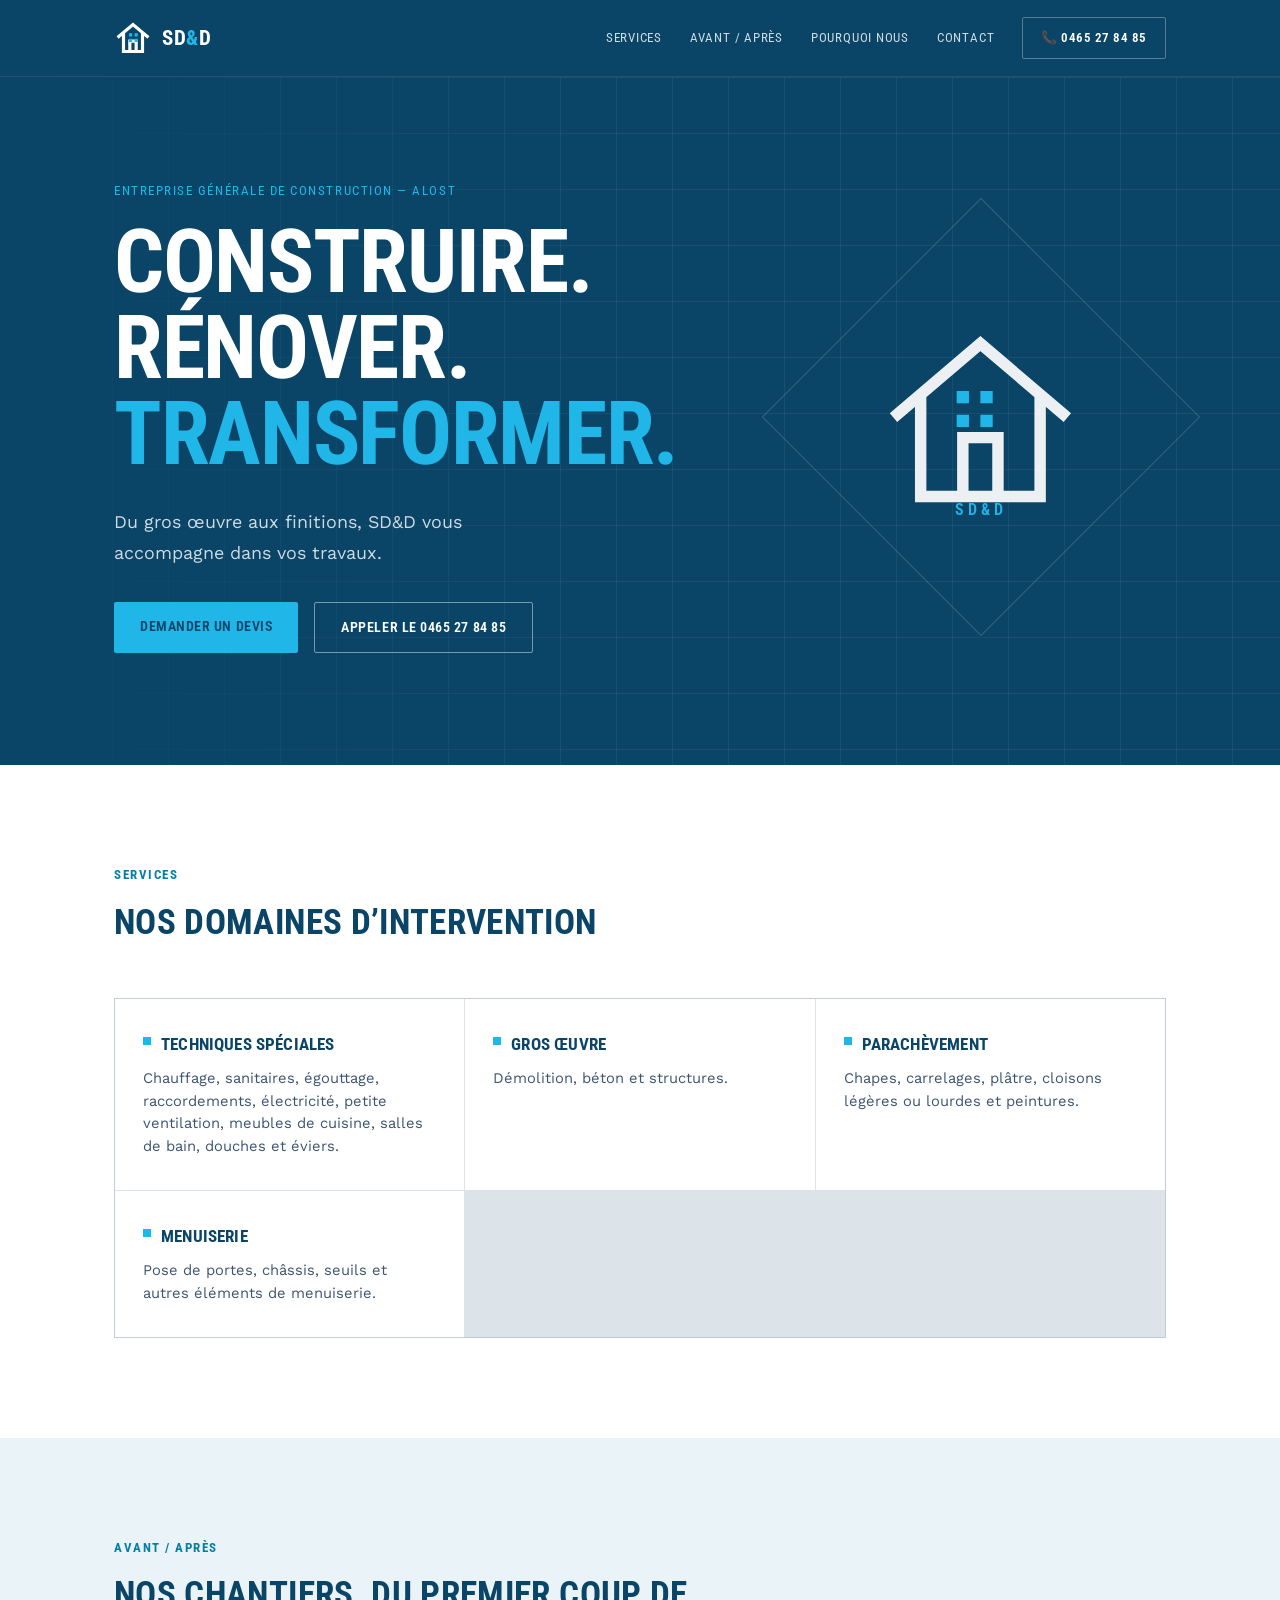
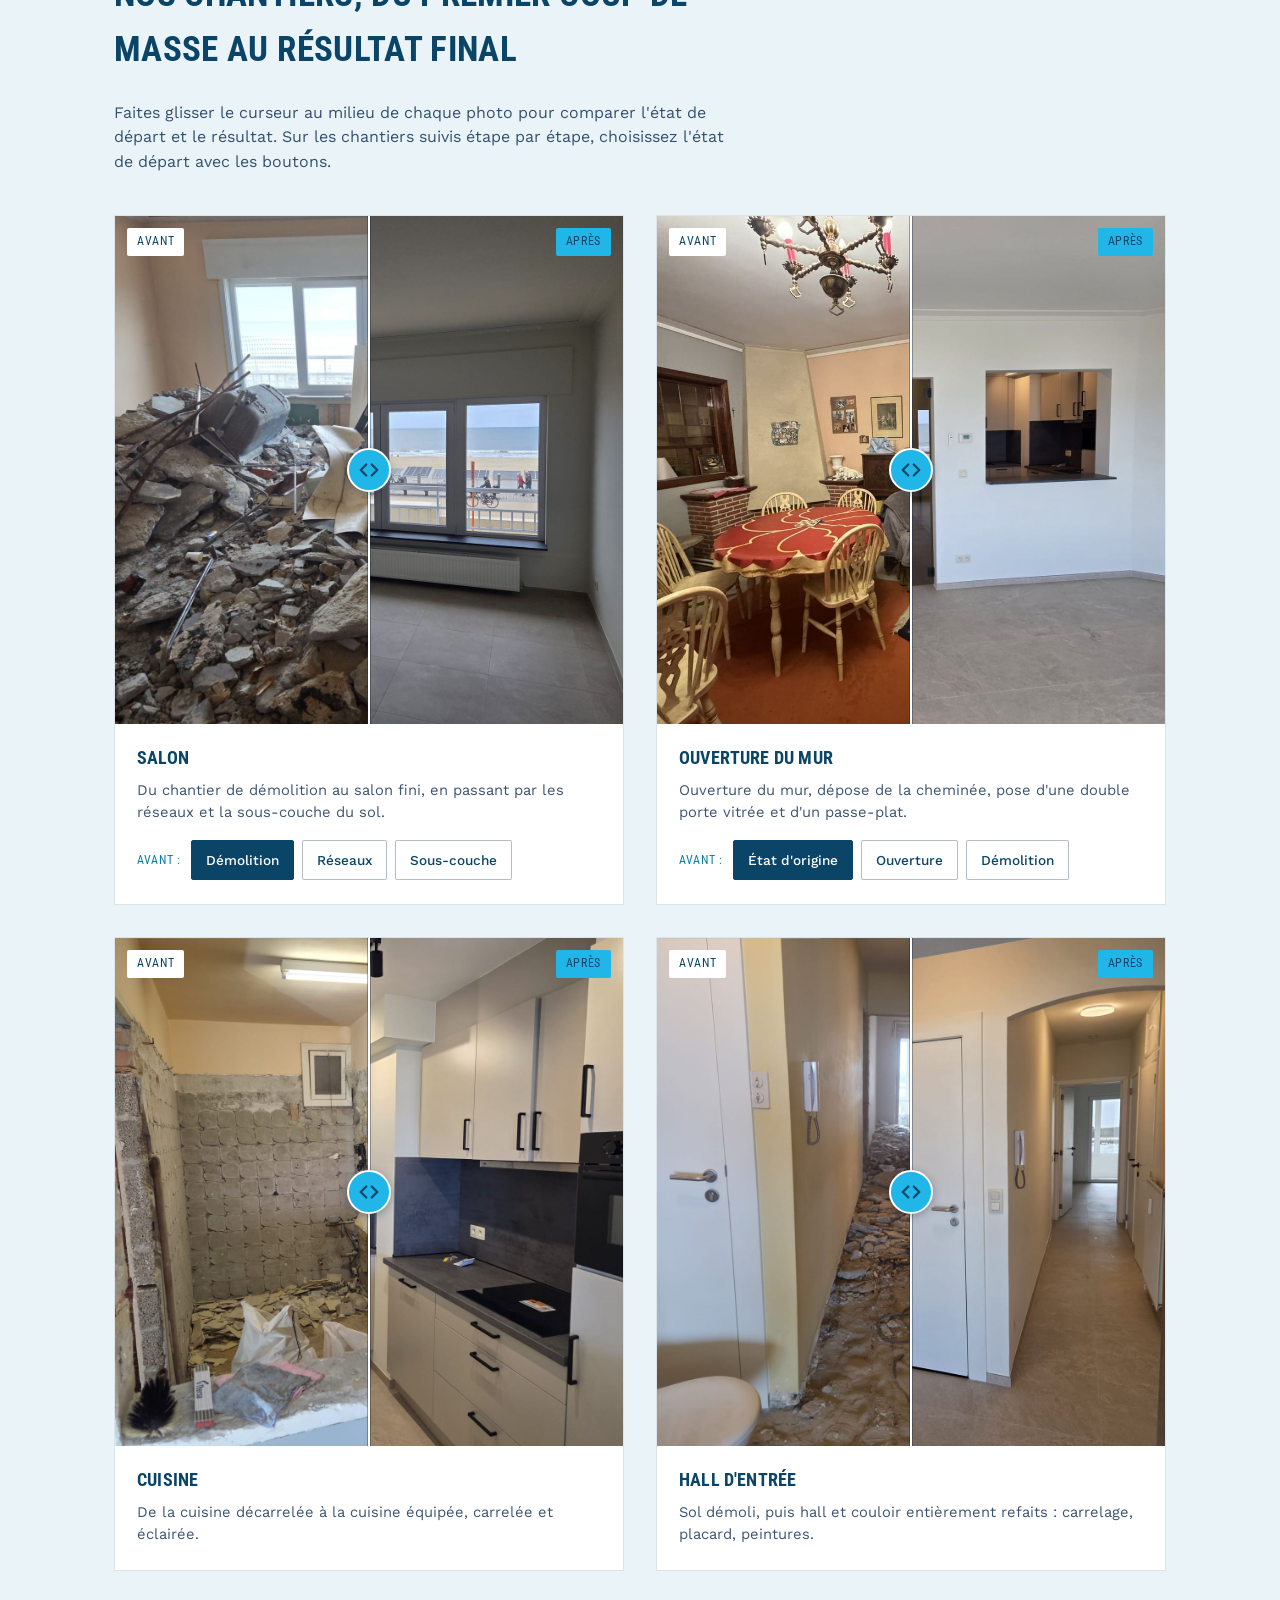
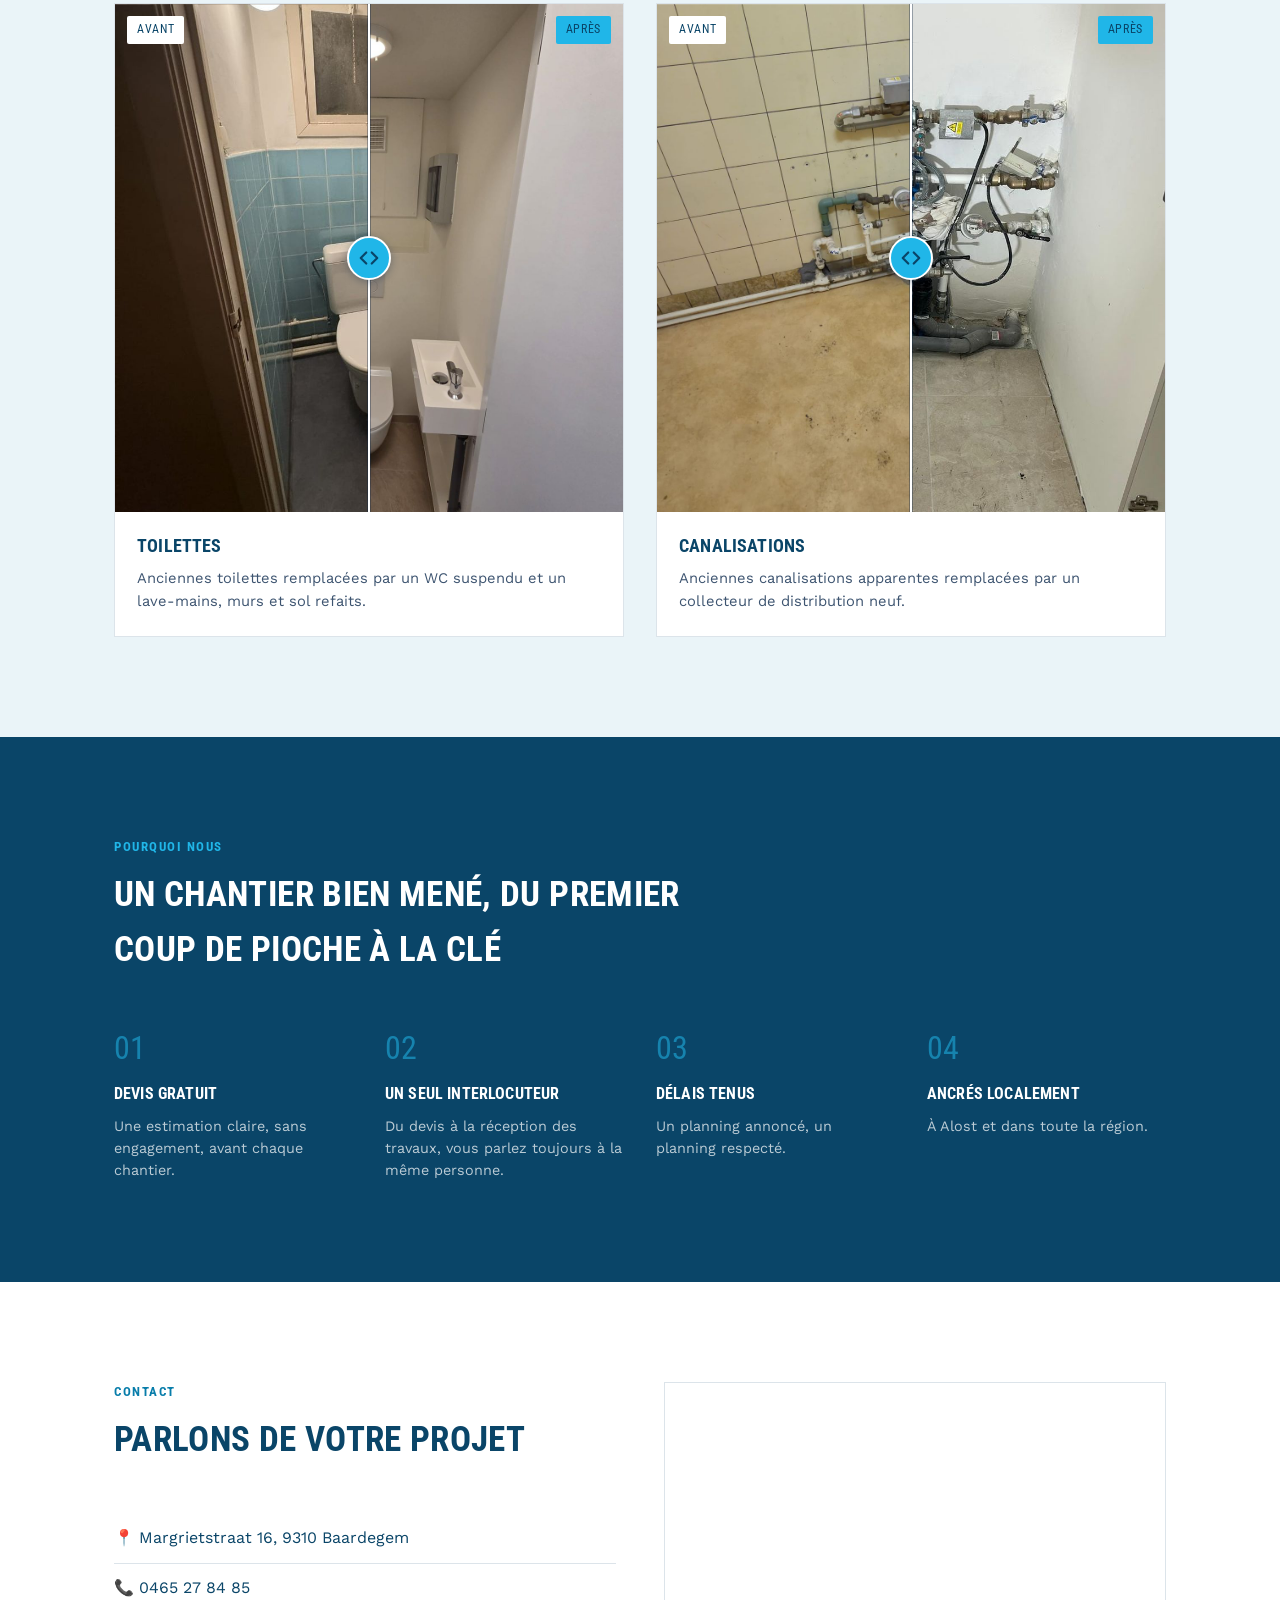
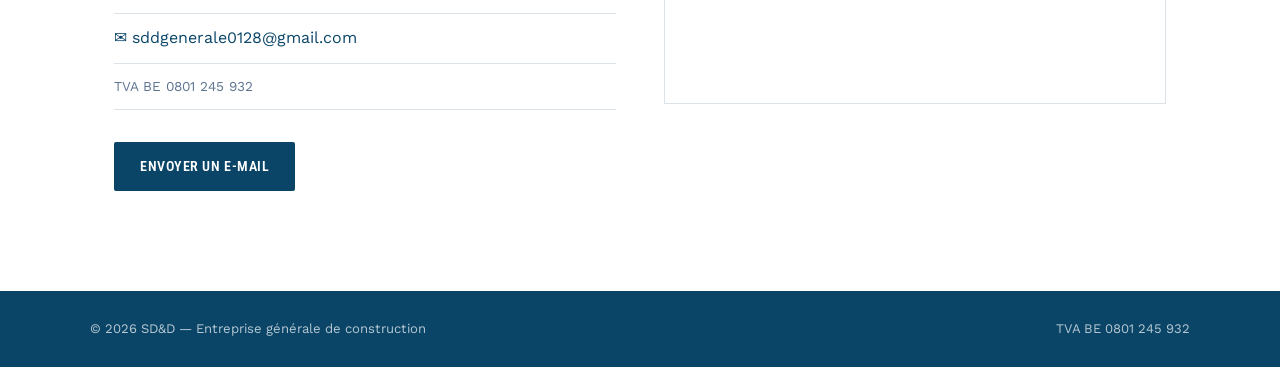
==== commit 1656c019: "Use Aalst as the site location" ====
--- a/index.html
+++ b/index.html
@@ -4,7 +4,7 @@
 <meta charset="UTF-8">
 <meta name="viewport" content="width=device-width, initial-scale=1.0">
 <title>SD&D — Entreprise générale de construction</title>
-<meta name="description" content="SD&D, entreprise générale de construction à Baardegem : techniques spéciales, gros œuvre, parachèvement et menuiserie. Découvrez nos réalisations.">
+<meta name="description" content="SD&D, entreprise générale de construction à Alost : techniques spéciales, gros œuvre, parachèvement et menuiserie. Découvrez nos réalisations.">
 <meta name="theme-color" content="#0A4568">
 <link rel="preconnect" href="https://fonts.googleapis.com">
 <link rel="preconnect" href="https://fonts.gstatic.com" crossorigin>
@@ -27,7 +27,7 @@
     "addressLocality": "Baardegem",
     "addressCountry": "BE"
   },
-  "areaServed": "Baardegem, Alost, région",
+  "areaServed": "Alost et sa région",
   "url": "https://sdandd.github.io/sdd/"
 }
 </script>
@@ -64,7 +64,7 @@
   <section class="hero">
     <div class="wrap hero-inner">
       <div class="hero-copy">
-        <p class="eyebrow">Entreprise générale de construction <span>— Baardegem</span></p>
+        <p class="eyebrow">Entreprise générale de construction <span>— Alost</span></p>
         <h1>Construire.<br>Rénover.<br><span>Transformer.</span></h1>
         <p class="hero-text">Du gros œuvre aux finitions, SD&amp;D vous accompagne dans vos travaux.</p>
         <div class="hero-actions">
@@ -260,7 +260,7 @@
         <div class="atout"><span class="atout-num">01</span><h3>Devis gratuit</h3><p>Une estimation claire, sans engagement, avant chaque chantier.</p></div>
         <div class="atout"><span class="atout-num">02</span><h3>Un seul interlocuteur</h3><p>Du devis à la réception des travaux, vous parlez toujours à la même personne.</p></div>
         <div class="atout"><span class="atout-num">03</span><h3>Délais tenus</h3><p>Un planning annoncé, un planning respecté.</p></div>
-        <div class="atout"><span class="atout-num">04</span><h3>Ancrés localement</h3><p>Basés à Baardegem, nous intervenons dans toute la région.</p></div>
+        <div class="atout"><span class="atout-num">04</span><h3>Ancrés localement</h3><p>À Alost et dans toute la région.</p></div>
       </div>
     </div>
   </section>
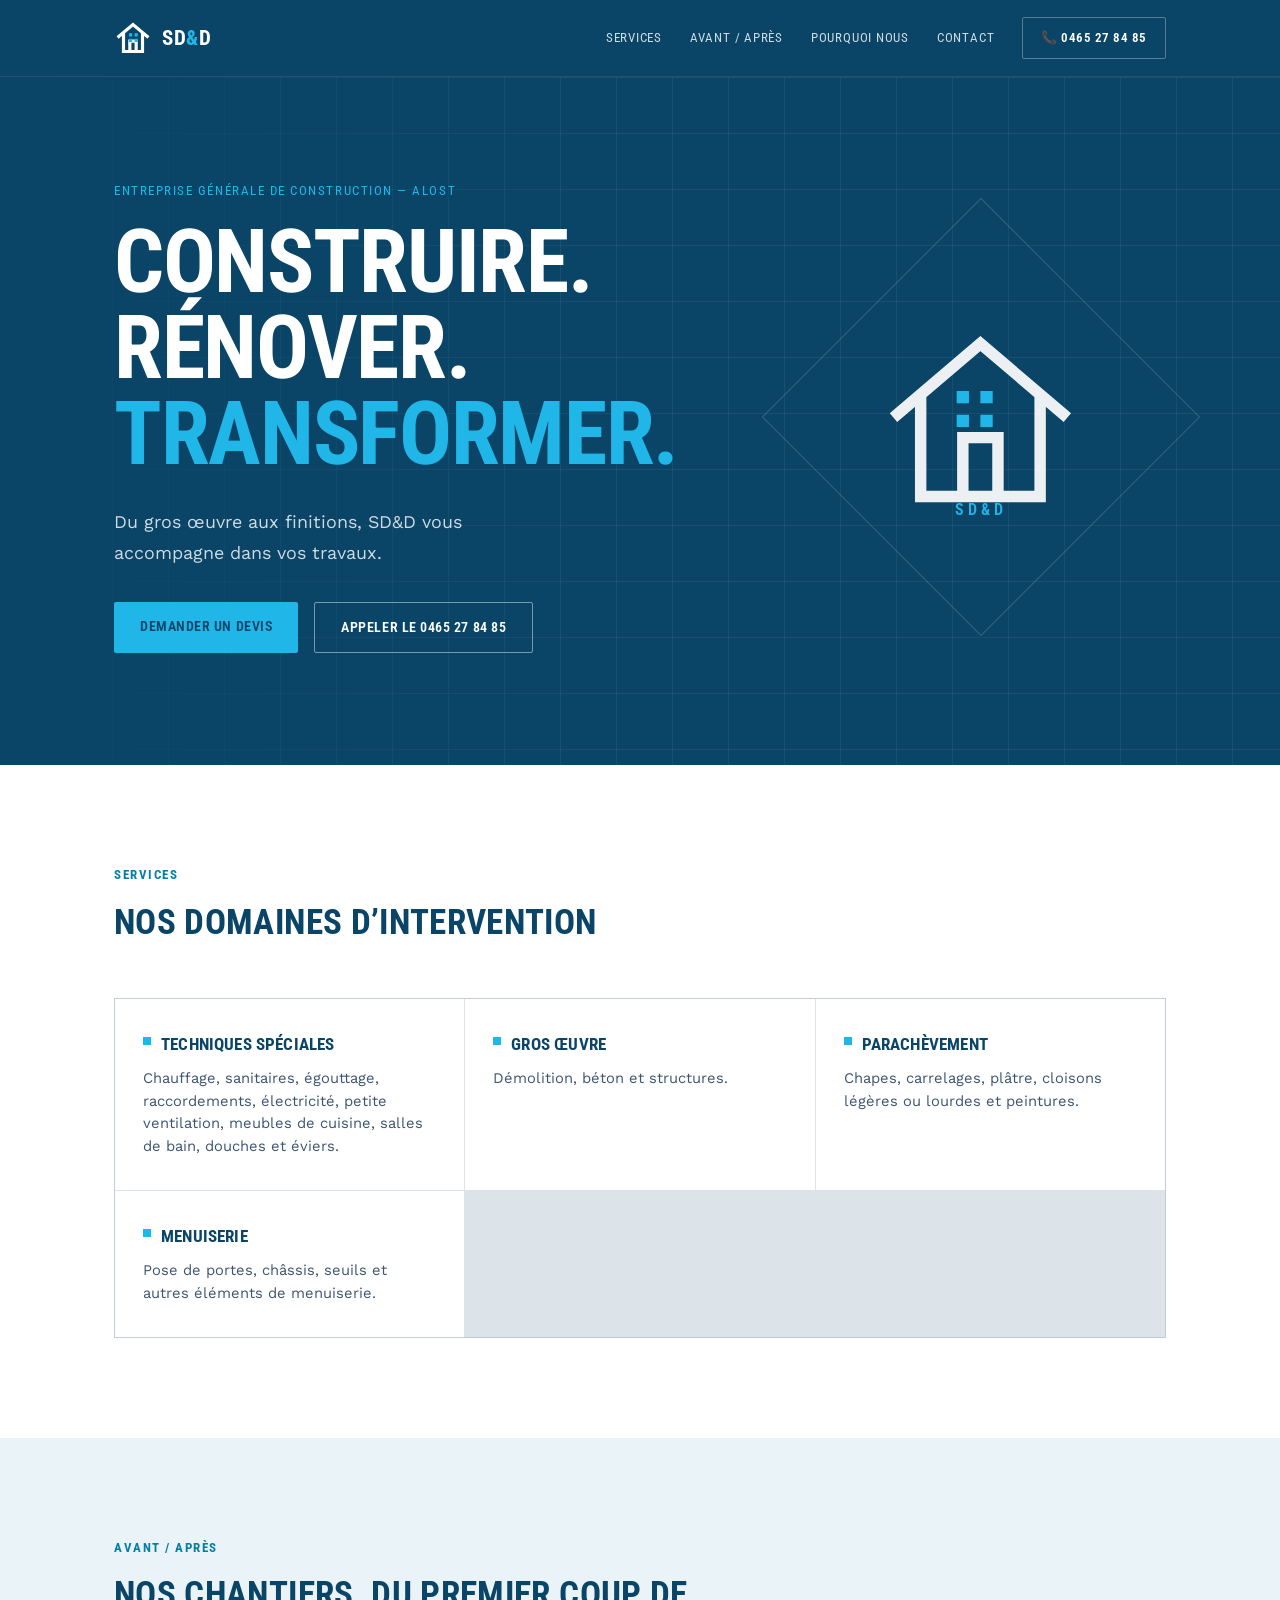
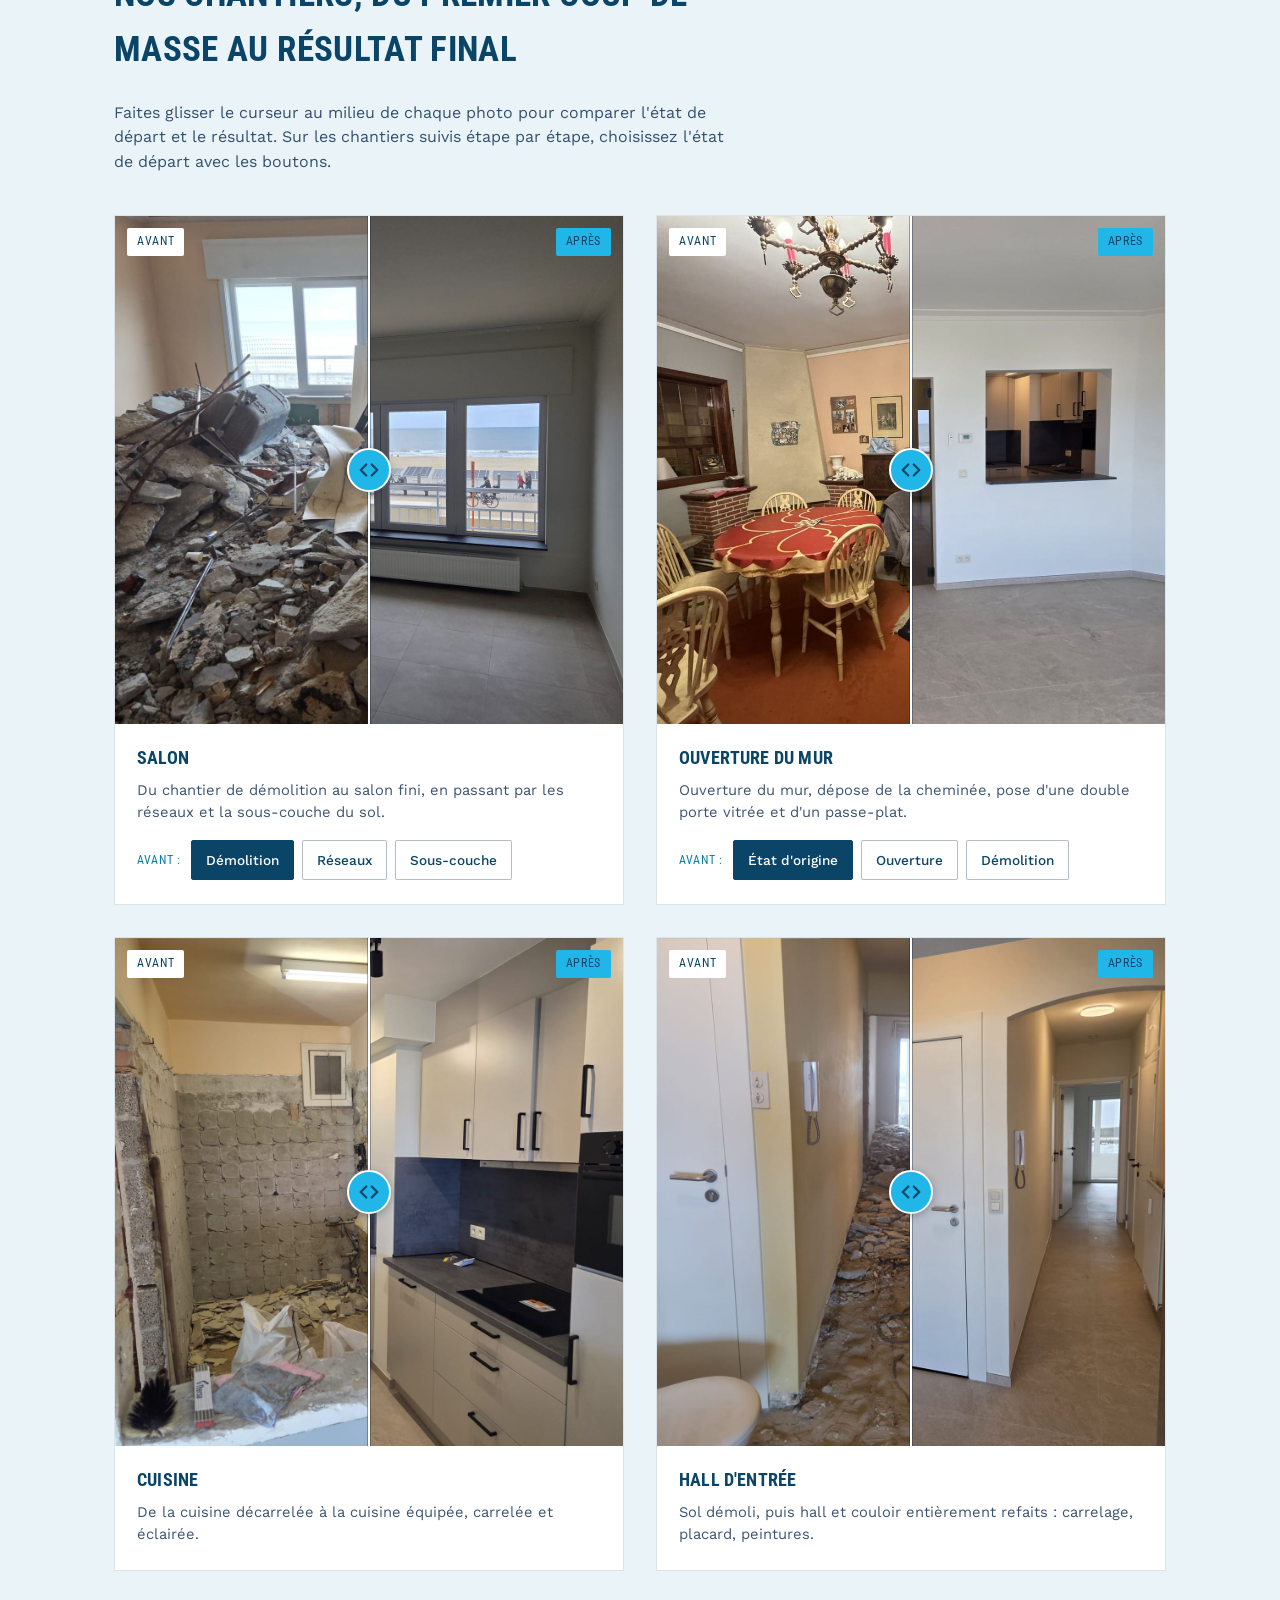
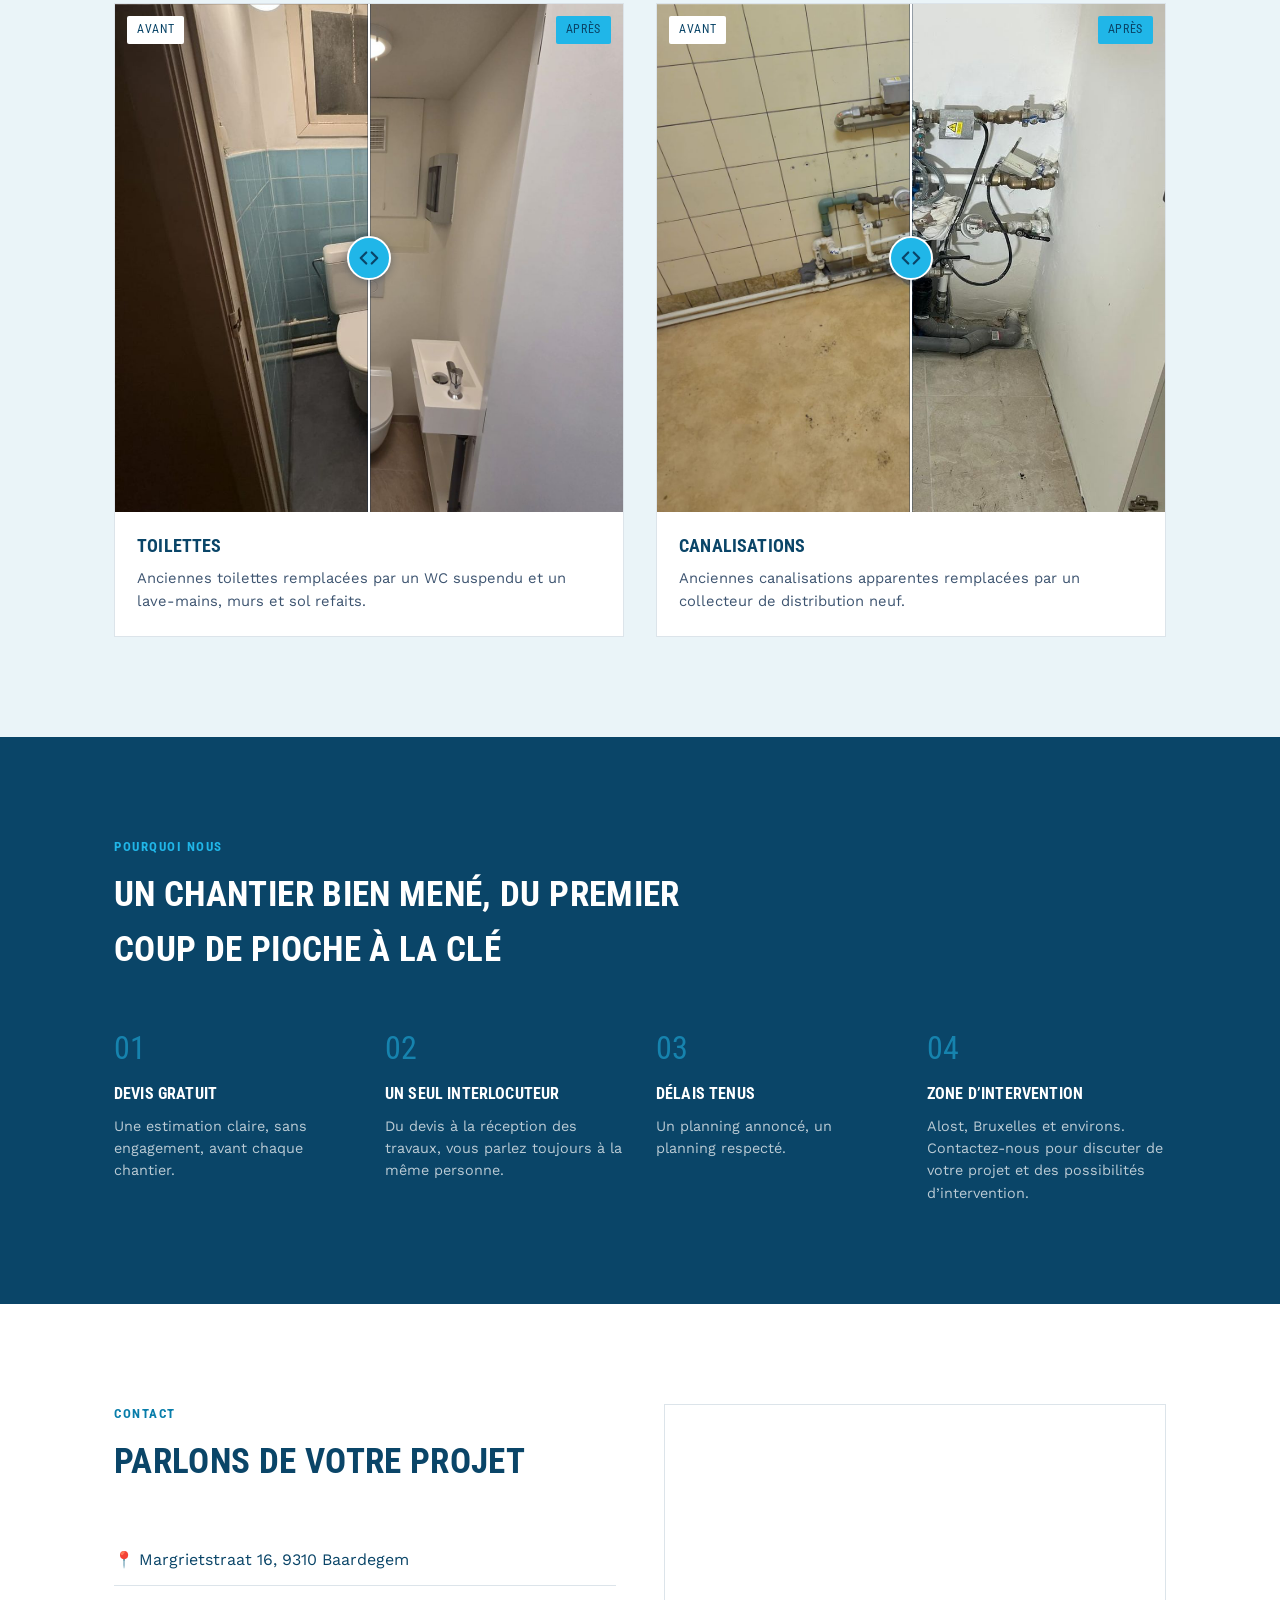
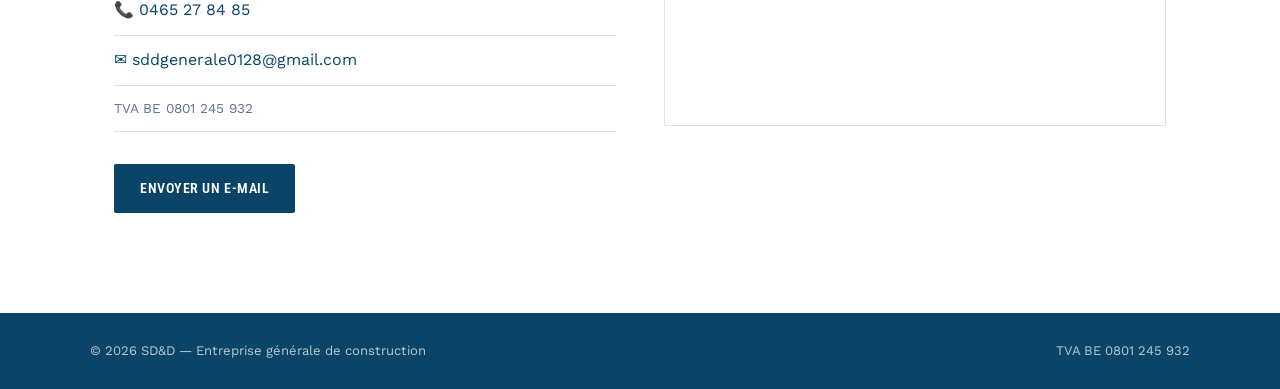
==== commit 105b16e2: "Clarify service area and contact invitation" ====
--- a/index.html
+++ b/index.html
@@ -4,7 +4,7 @@
 <meta charset="UTF-8">
 <meta name="viewport" content="width=device-width, initial-scale=1.0">
 <title>SD&D — Entreprise générale de construction</title>
-<meta name="description" content="SD&D, entreprise générale de construction à Alost : techniques spéciales, gros œuvre, parachèvement et menuiserie. Découvrez nos réalisations.">
+<meta name="description" content="SD&D réalise vos travaux à Alost, Bruxelles et dans les environs : techniques spéciales, gros œuvre, parachèvement et menuiserie.">
 <meta name="theme-color" content="#0A4568">
 <link rel="preconnect" href="https://fonts.googleapis.com">
 <link rel="preconnect" href="https://fonts.gstatic.com" crossorigin>
@@ -27,7 +27,7 @@
     "addressLocality": "Baardegem",
     "addressCountry": "BE"
   },
-  "areaServed": "Alost et sa région",
+  "areaServed": "Alost, Bruxelles et environs",
   "url": "https://sdandd.github.io/sdd/"
 }
 </script>
@@ -260,7 +260,7 @@
         <div class="atout"><span class="atout-num">01</span><h3>Devis gratuit</h3><p>Une estimation claire, sans engagement, avant chaque chantier.</p></div>
         <div class="atout"><span class="atout-num">02</span><h3>Un seul interlocuteur</h3><p>Du devis à la réception des travaux, vous parlez toujours à la même personne.</p></div>
         <div class="atout"><span class="atout-num">03</span><h3>Délais tenus</h3><p>Un planning annoncé, un planning respecté.</p></div>
-        <div class="atout"><span class="atout-num">04</span><h3>Ancrés localement</h3><p>À Alost et dans toute la région.</p></div>
+        <div class="atout"><span class="atout-num">04</span><h3>Zone d’intervention</h3><p>Alost, Bruxelles et environs. Contactez-nous pour discuter de votre projet et des possibilités d’intervention.</p></div>
       </div>
     </div>
   </section>
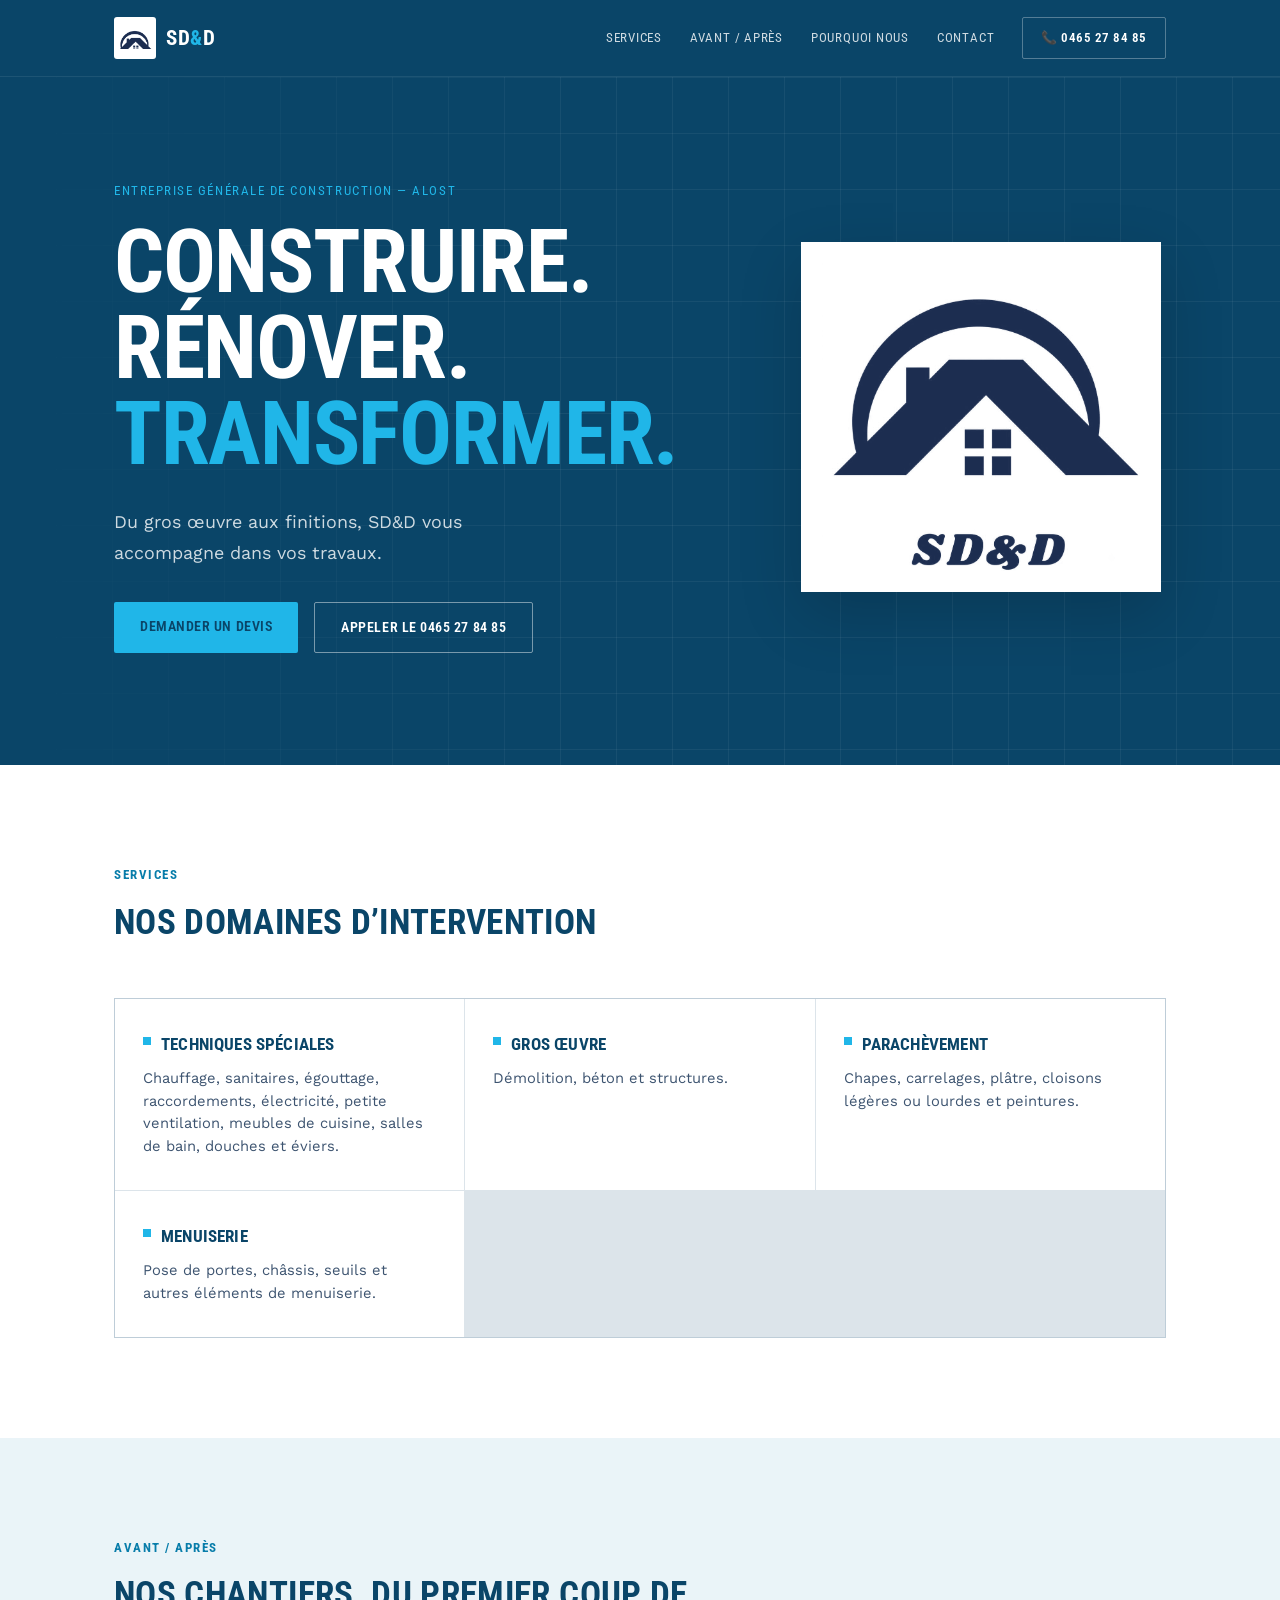
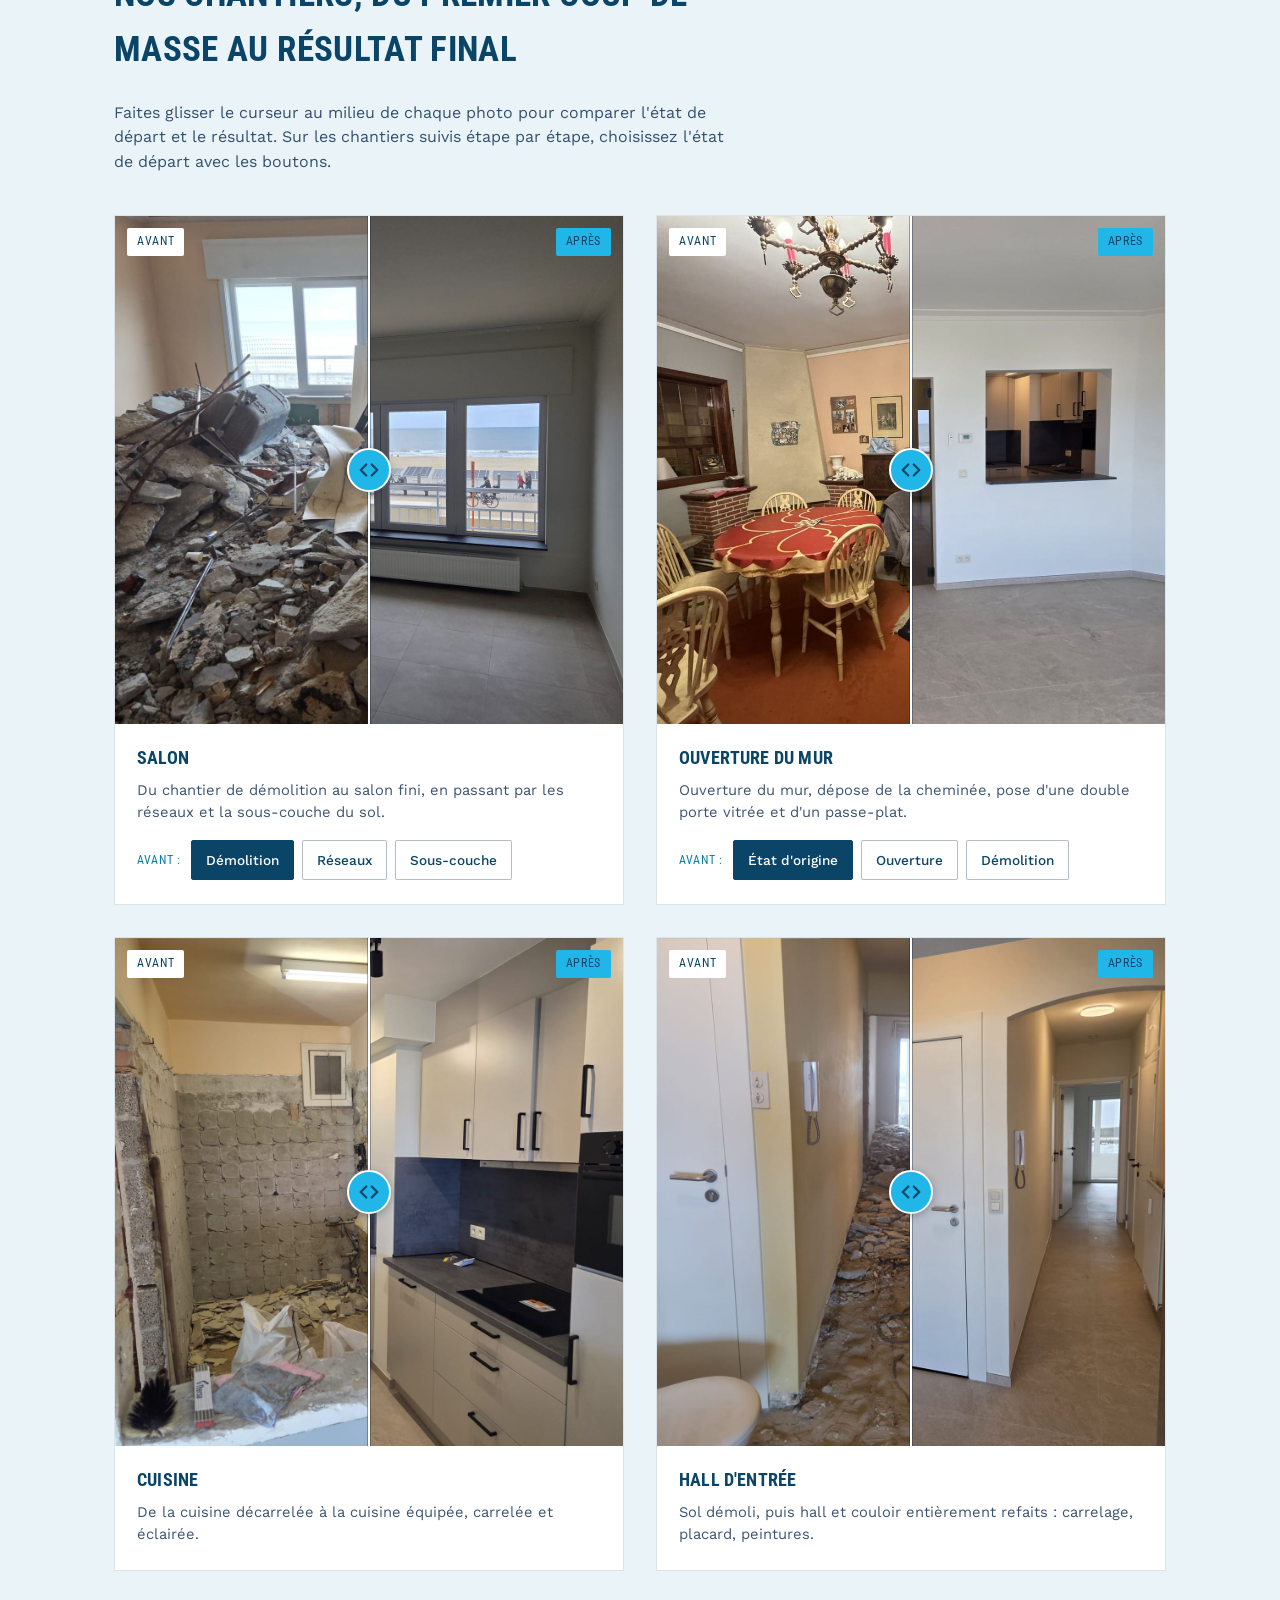
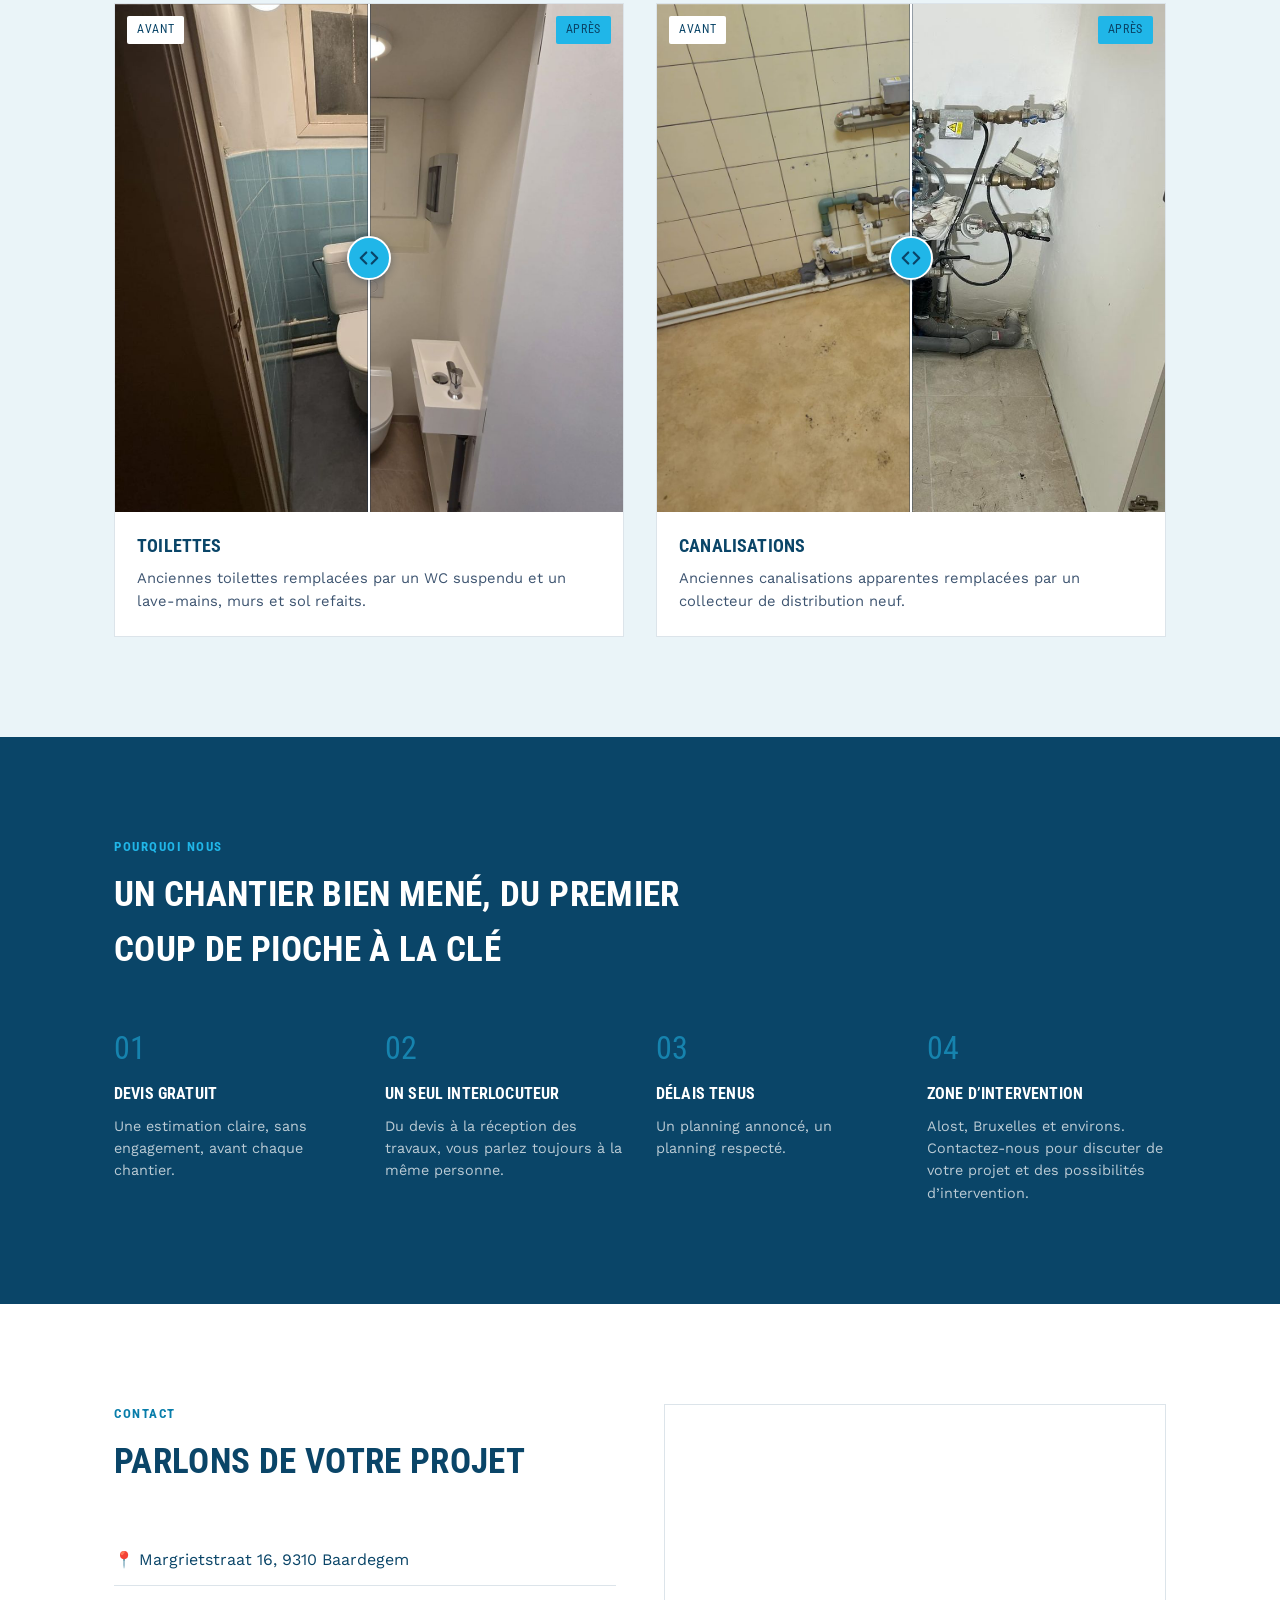
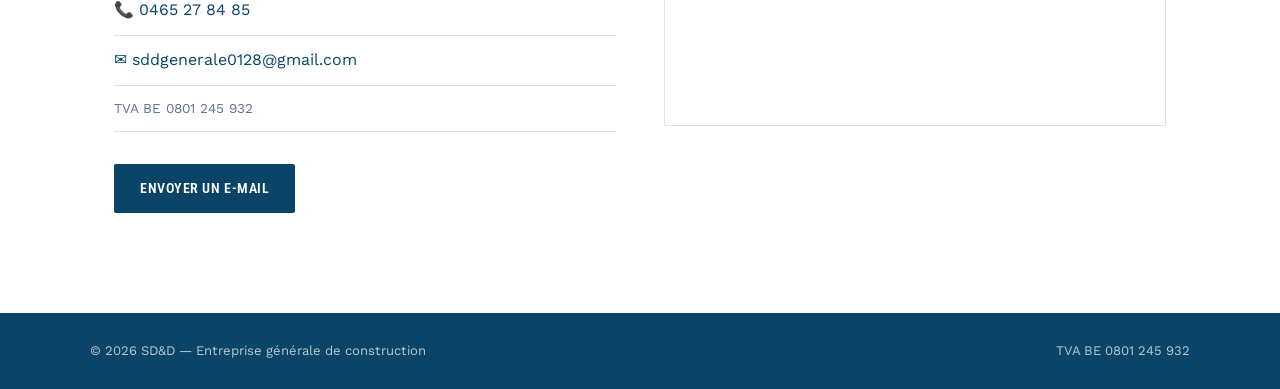
==== commit 24e180c2: "Integrate supplied SD&D logo" ====
--- a/index.html
+++ b/index.html
@@ -37,10 +37,7 @@
 <header class="site-header">
   <div class="wrap header-inner">
     <a href="#top" class="logo">
-      <svg class="logo-mark" viewBox="0 0 48 48" aria-hidden="true" focusable="false">
-        <path d="M6 22 24 7l18 15M12 20v21h24V20M20 41V28h8v13" fill="none" stroke="currentColor" stroke-width="4" stroke-linecap="square" stroke-linejoin="miter"/>
-        <path d="M19 18h4v4h-4zm7 0h4v4h-4zm-7 7h4v4h-4zm7 0h4v4h-4z" fill="var(--sky)"/>
-      </svg>
+      <img class="logo-mark" src="assets/images/logo-sdd-mark.png" alt="" width="42" height="42">
       <span class="logo-text">SD<span class="amp">&amp;</span>D</span>
     </a>
     <nav class="main-nav" id="main-nav" aria-label="Navigation principale">
@@ -73,11 +70,7 @@
         </div>
       </div>
       <div class="hero-brand" aria-hidden="true">
-        <svg viewBox="0 0 240 240" focusable="false">
-          <path d="M26 116 120 36l94 80M52 103v107h136V103M100 210v-67h40v67" fill="none" stroke="currentColor" stroke-width="13" stroke-linecap="square" stroke-linejoin="miter"/>
-          <path d="M93 90h14v14H93zm27 0h14v14h-14zm-27 27h14v14H93zm27 0h14v14h-14z" fill="var(--sky)"/>
-        </svg>
-        <span>SD&amp;D</span>
+        <img src="assets/images/logo-sdd.png" alt="">
       </div>
     </div>
     <div class="blueprint-grid" aria-hidden="true"></div>
--- a/assets/css/style.css
+++ b/assets/css/style.css
@@ -70,8 +70,11 @@
 .header-inner{ display:flex; align-items:center; height: 76px; gap: 20px; }
 .logo{ display:flex; align-items:center; gap:10px; margin-right:auto; }
 .logo-mark{
-  width: 38px; height: 38px;
-  color: var(--white);
+  width: 42px; height: 42px;
+  padding: 3px;
+  background: var(--white);
+  border-radius: 3px;
+  object-fit: contain;
   display:inline-block;
 }
 .logo-text{ font-family:'Roboto Condensed',sans-serif; font-size:1.3rem; font-weight:700; color: var(--white); letter-spacing: 0.03em; }
@@ -137,10 +140,8 @@
   line-height: 1.75;
 }
 .hero-actions{ display:flex; gap: 16px; flex-wrap: wrap; }
-.hero-brand{ justify-self:center; width:min(100%, 310px); aspect-ratio:1; display:grid; place-items:center; position:relative; color:rgba(255,255,255,.92); }
-.hero-brand::before{ content:""; position:absolute; inset:0; border:1px solid rgba(255,255,255,.16); transform:rotate(45deg); }
-.hero-brand svg{ width:68%; position:relative; }
-.hero-brand span{ position:absolute; bottom:17%; font:600 1rem 'Roboto Condensed',sans-serif; letter-spacing:.24em; color:var(--sky); }
+.hero-brand{ justify-self:center; width:min(100%, 360px); aspect-ratio:1.04; display:grid; place-items:center; position:relative; padding:20px; background:var(--white); border:1px solid rgba(255,255,255,.5); box-shadow:0 22px 60px rgba(0,0,0,.16); }
+.hero-brand img{ display:block; width:100%; height:100%; object-fit:contain; }
 
 /* quadrillage "plan d'architecte" en bleu clair */
 .blueprint-grid{
@@ -379,7 +380,7 @@
   .main-nav{ padding-left: 18px; padding-right: 18px; }
   .header-call{ padding: 0; width: 44px; height: 44px; display:grid; place-items:center; font-size: 1.05rem; }
   .call-num{ display:none; }
-  .logo-mark{ width:34px; height:34px; }
+  .logo-mark{ width:38px; height:38px; }
   .logo{ gap:7px; }
 
   .service-grid{ grid-template-columns: 1fr; }
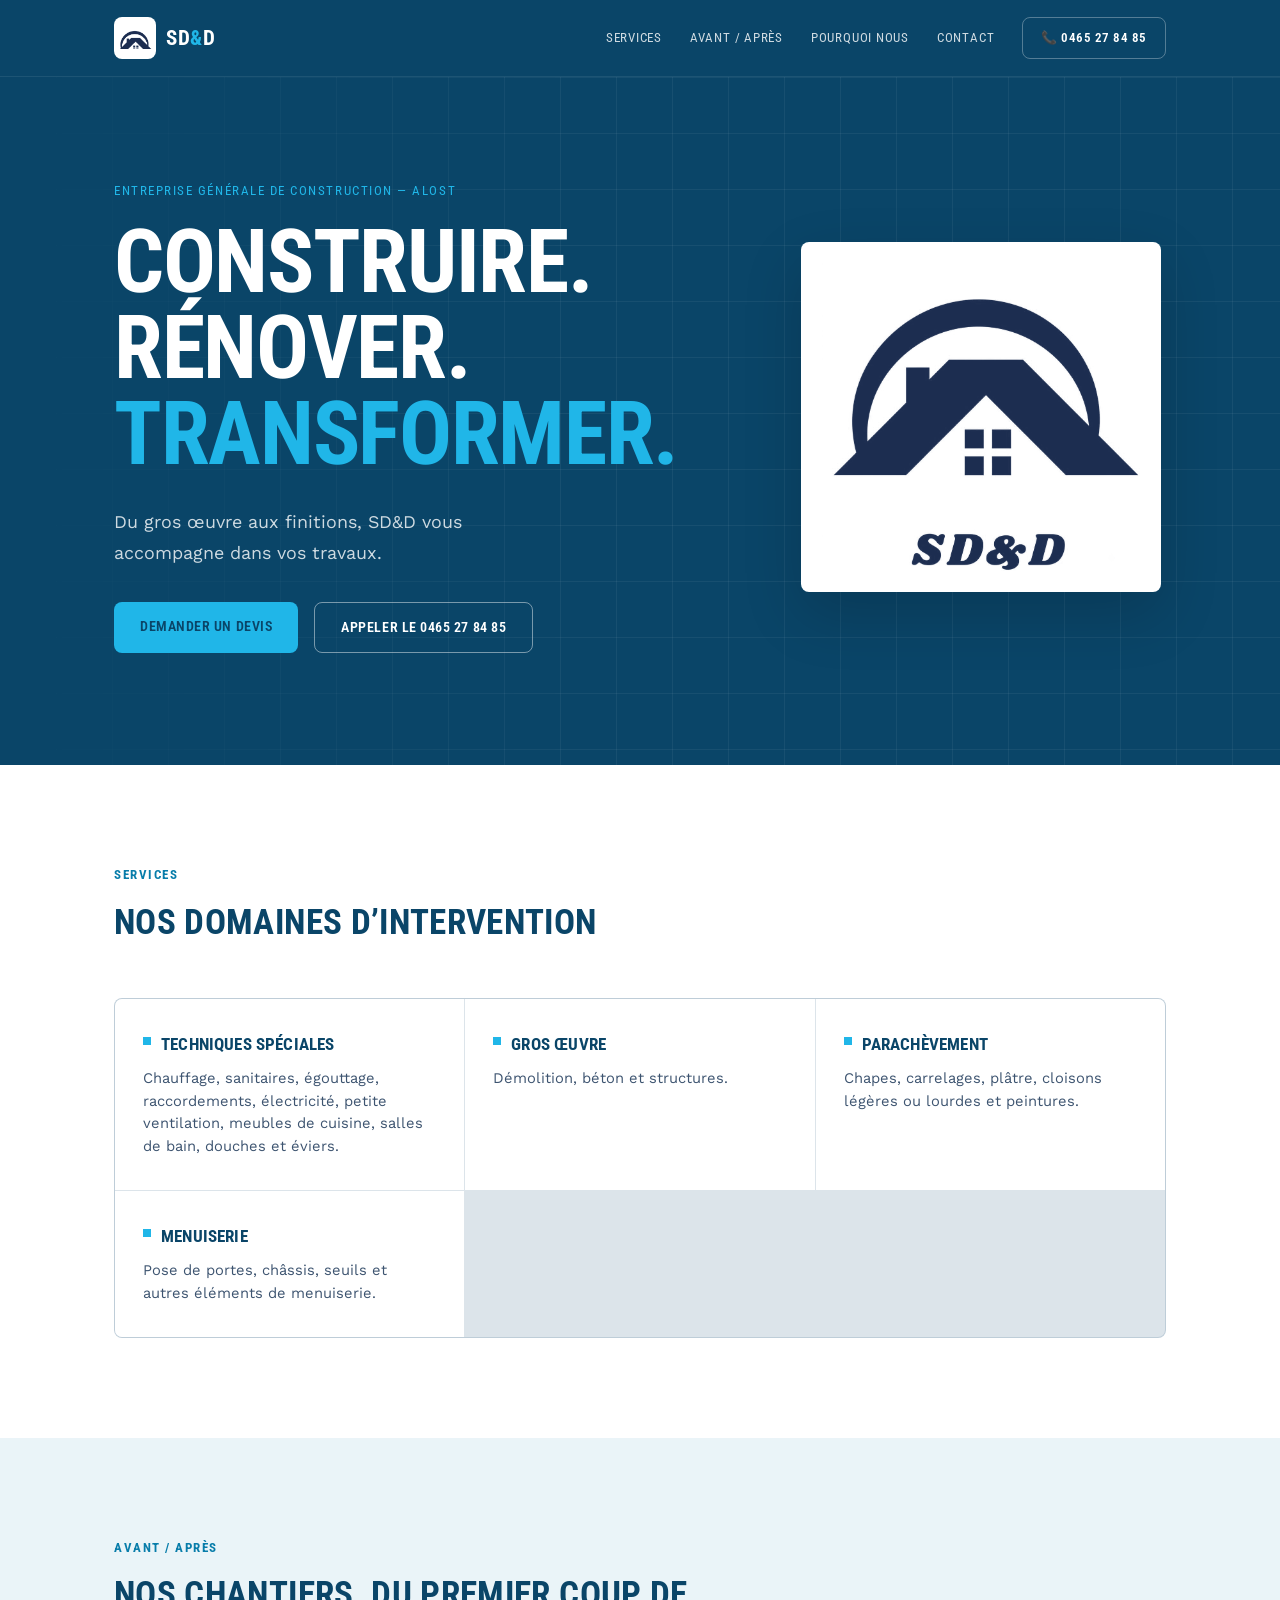
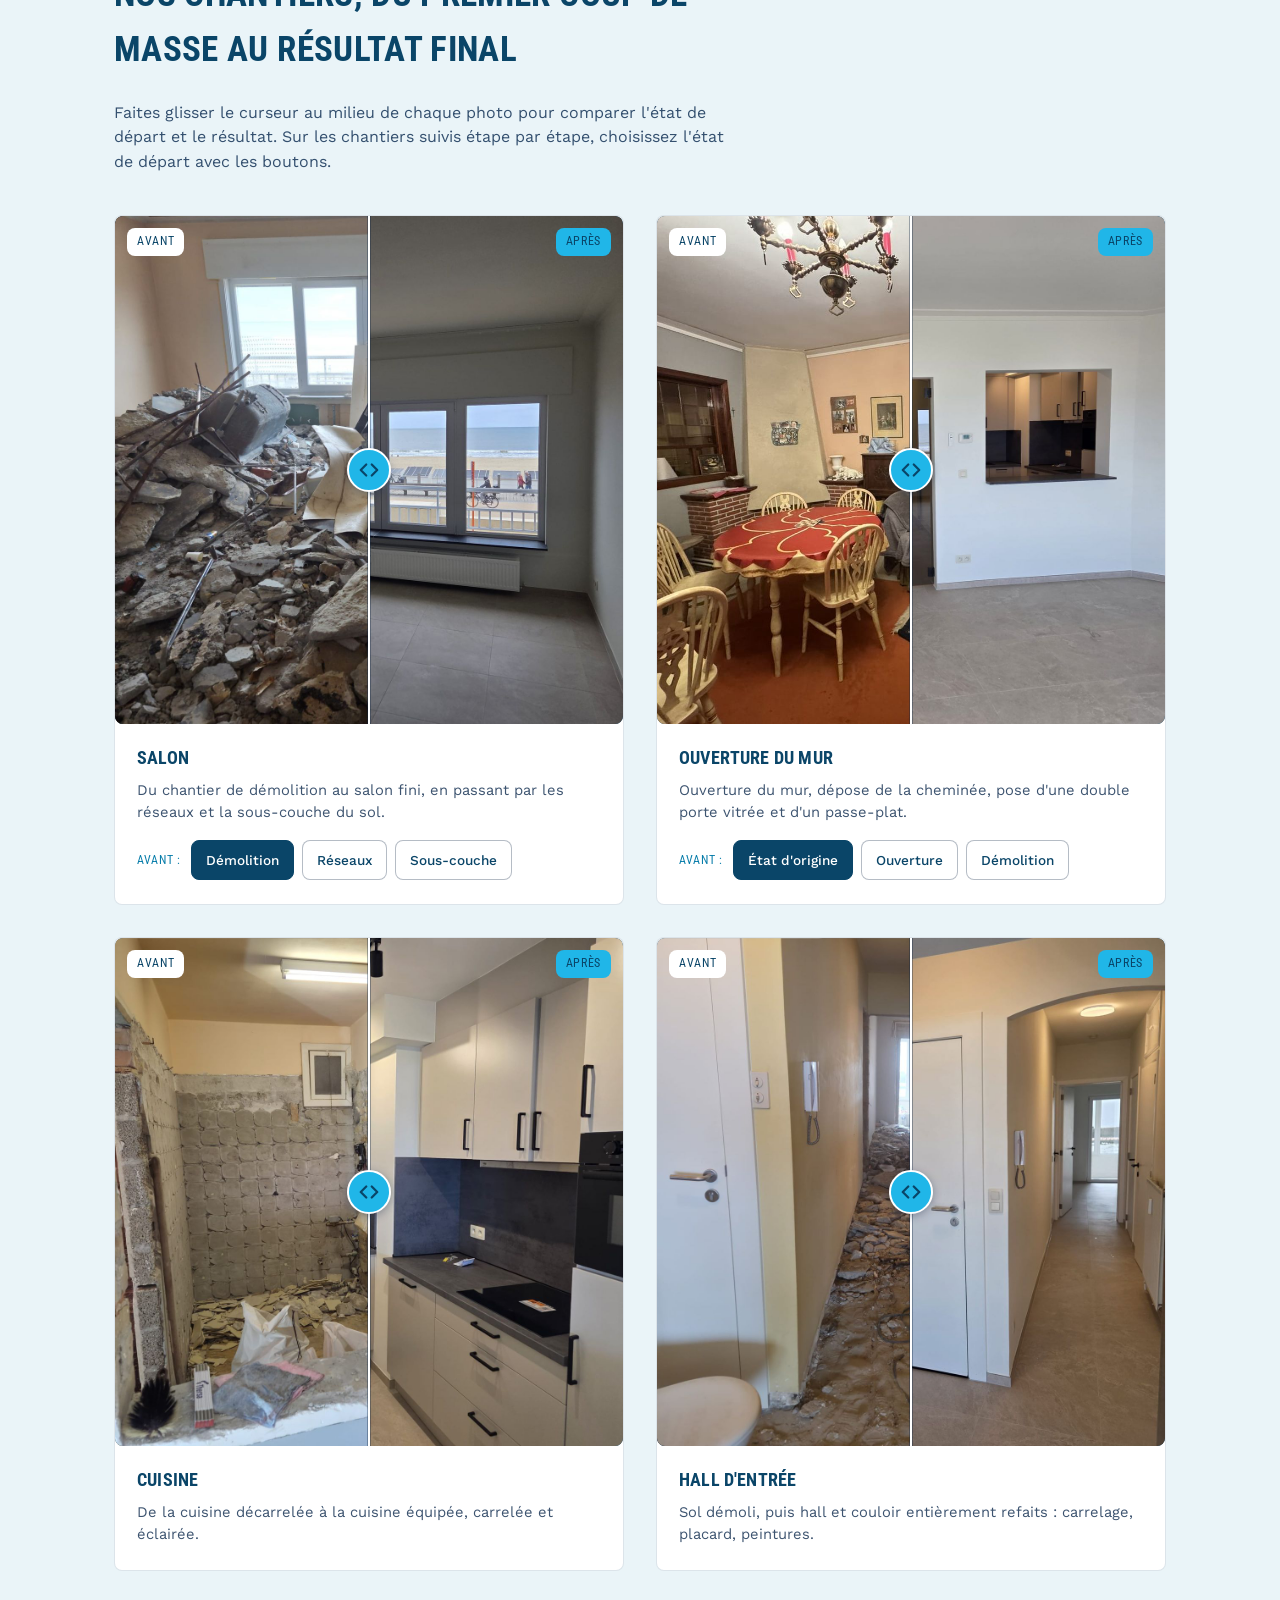
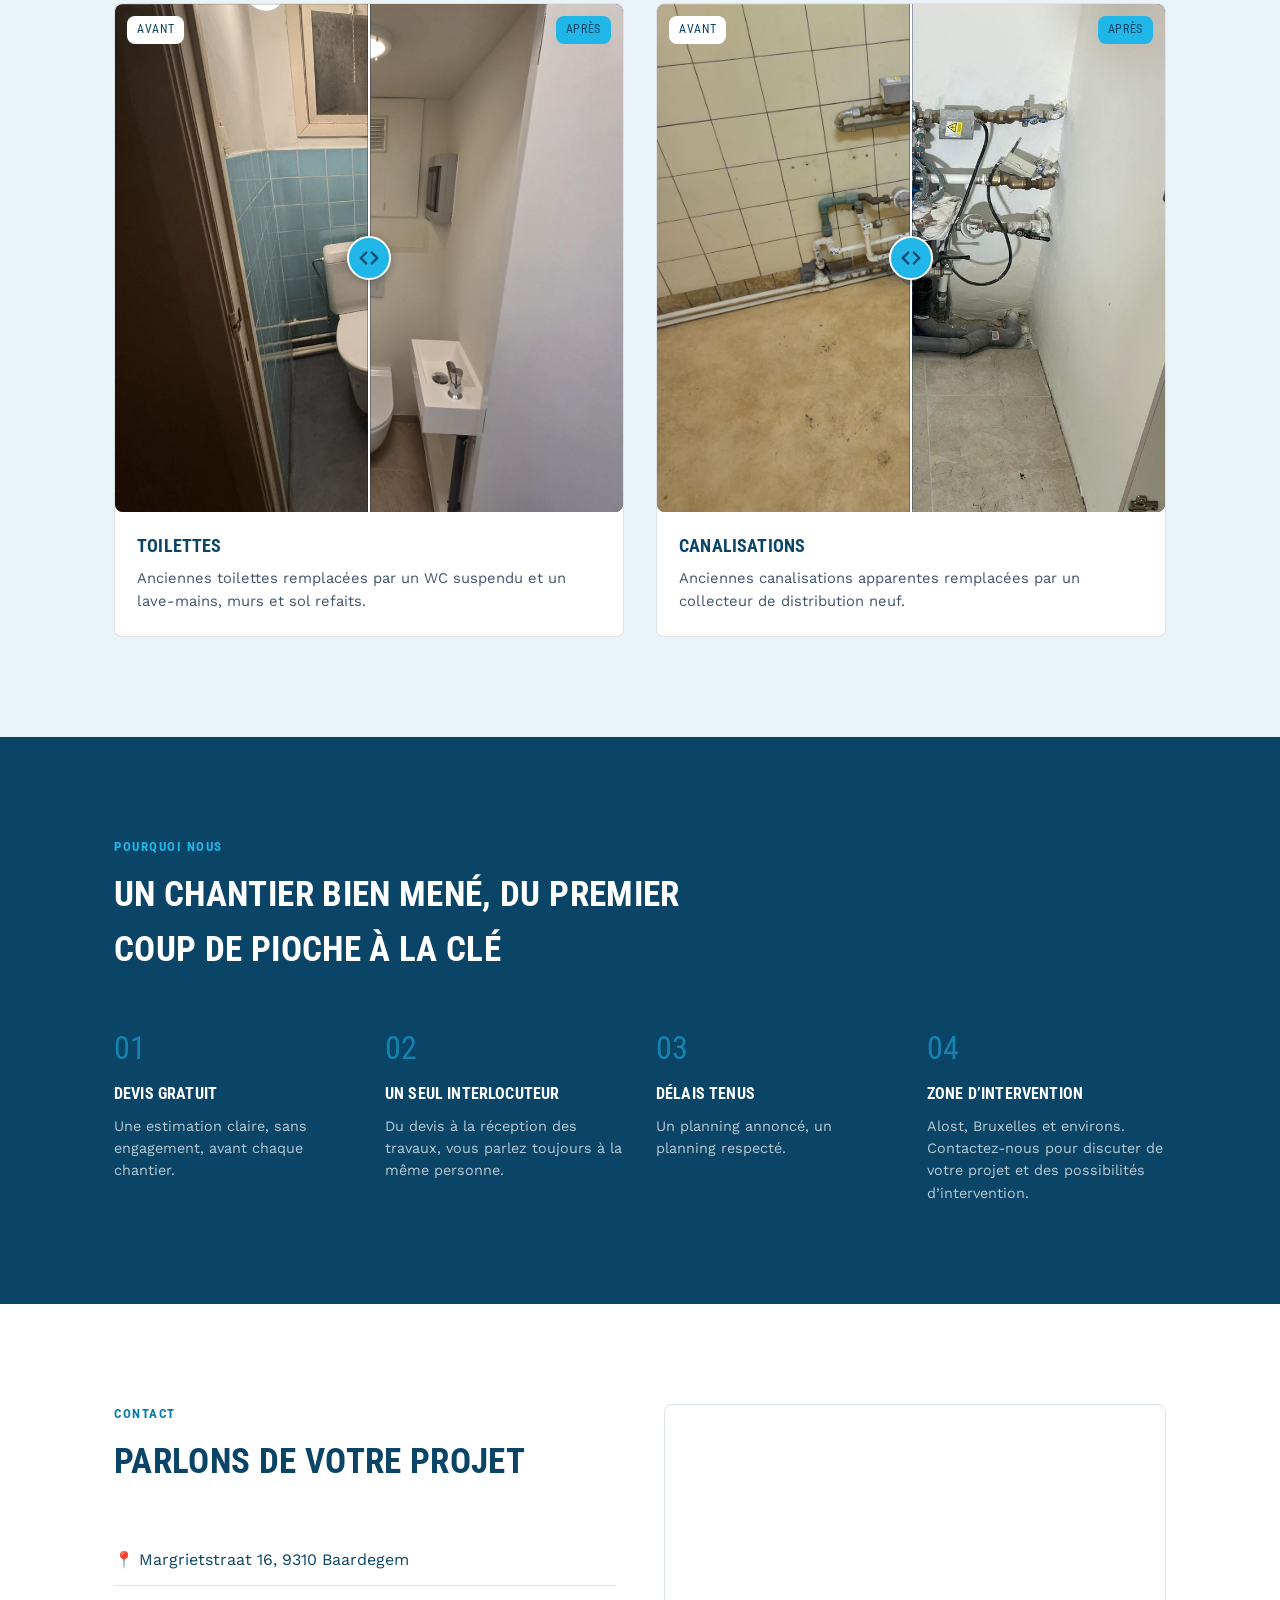
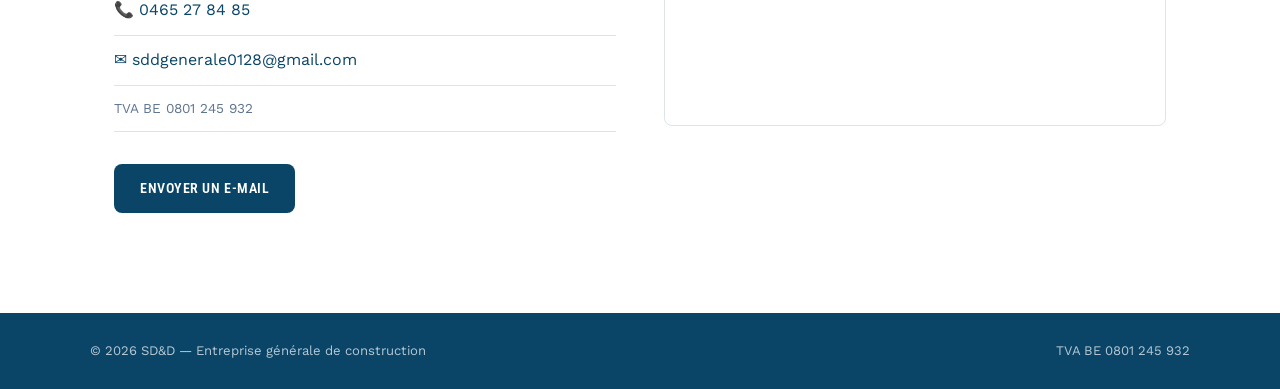
==== commit a8300676: "Round site cards frames and buttons consistently" ====
--- a/index.html
+++ b/index.html
@@ -9,7 +9,7 @@
 <link rel="preconnect" href="https://fonts.googleapis.com">
 <link rel="preconnect" href="https://fonts.gstatic.com" crossorigin>
 <link href="https://fonts.googleapis.com/css2?family=Roboto+Condensed:wght@400;500;600;700&family=Work+Sans:wght@400;500;600&display=swap" rel="stylesheet">
-<link rel="stylesheet" href="assets/css/style.css">
+<link rel="stylesheet" href="assets/css/style.css?v=rounded-corners-3">
 <link rel="canonical" href="https://sdandd.github.io/sdd/">
 <script type="application/ld+json">
 {
--- a/assets/css/style.css
+++ b/assets/css/style.css
@@ -11,7 +11,7 @@
   --white:     #FFFFFF;
   --ink:       #0A4568;
   --line:      rgba(10,69,104,0.14);
-  --radius:    2px;
+  --radius:    8px;
 }
 
 *{ box-sizing: border-box; }
@@ -73,7 +73,7 @@
   width: 42px; height: 42px;
   padding: 3px;
   background: var(--white);
-  border-radius: 3px;
+  border-radius: var(--radius);
   object-fit: contain;
   display:inline-block;
 }
@@ -140,7 +140,7 @@
   line-height: 1.75;
 }
 .hero-actions{ display:flex; gap: 16px; flex-wrap: wrap; }
-.hero-brand{ justify-self:center; width:min(100%, 360px); aspect-ratio:1.04; display:grid; place-items:center; position:relative; padding:20px; background:var(--white); border:1px solid rgba(255,255,255,.5); box-shadow:0 22px 60px rgba(0,0,0,.16); }
+.hero-brand{ justify-self:center; width:min(100%, 360px); aspect-ratio:1.04; display:grid; place-items:center; position:relative; padding:20px; background:var(--white); border:1px solid rgba(255,255,255,.5); border-radius:var(--radius); box-shadow:0 22px 60px rgba(0,0,0,.16); }
 .hero-brand img{ display:block; width:100%; height:100%; object-fit:contain; }
 
 /* quadrillage "plan d'architecte" en bleu clair */
@@ -182,6 +182,8 @@
   gap: 1px;
   background: var(--line);
   border: 1px solid var(--line);
+  border-radius: var(--radius);
+  overflow: hidden;
 }
 .service-card{
   background: var(--white);
@@ -217,6 +219,8 @@
   border: 1px solid var(--line);
   display:flex; flex-direction:column;
   min-width: 0;
+  border-radius: var(--radius);
+  overflow: hidden;
 }
 .project-body{ padding: 20px 22px 24px; }
 .project-body h3{ font-size: 1.15rem; color: var(--navy); margin-bottom: 6px; }
@@ -228,6 +232,7 @@
   position: relative;
   aspect-ratio: 1 / 1;
   overflow: hidden;
+  border-radius: var(--radius);
   background: var(--navy);
   touch-action: pan-y;          /* le doigt fait défiler la page verticalement, le glissement horizontal déplace le curseur */
   user-select: none; -webkit-user-select: none;
@@ -333,7 +338,7 @@
 }
 .contact-list a:hover{ color: var(--sky-deep); }
 .contact-list .tva{ color: #5f7590; font-size: 0.85rem; }
-.contact-map{ border: 1px solid var(--line); }
+.contact-map{ border: 1px solid var(--line); border-radius: var(--radius); overflow:hidden; }
 .contact-map iframe{ width: 100%; height: 100%; min-height: 320px; border: 0; display:block; }
 
 /* ---------- Pied de page ---------- */
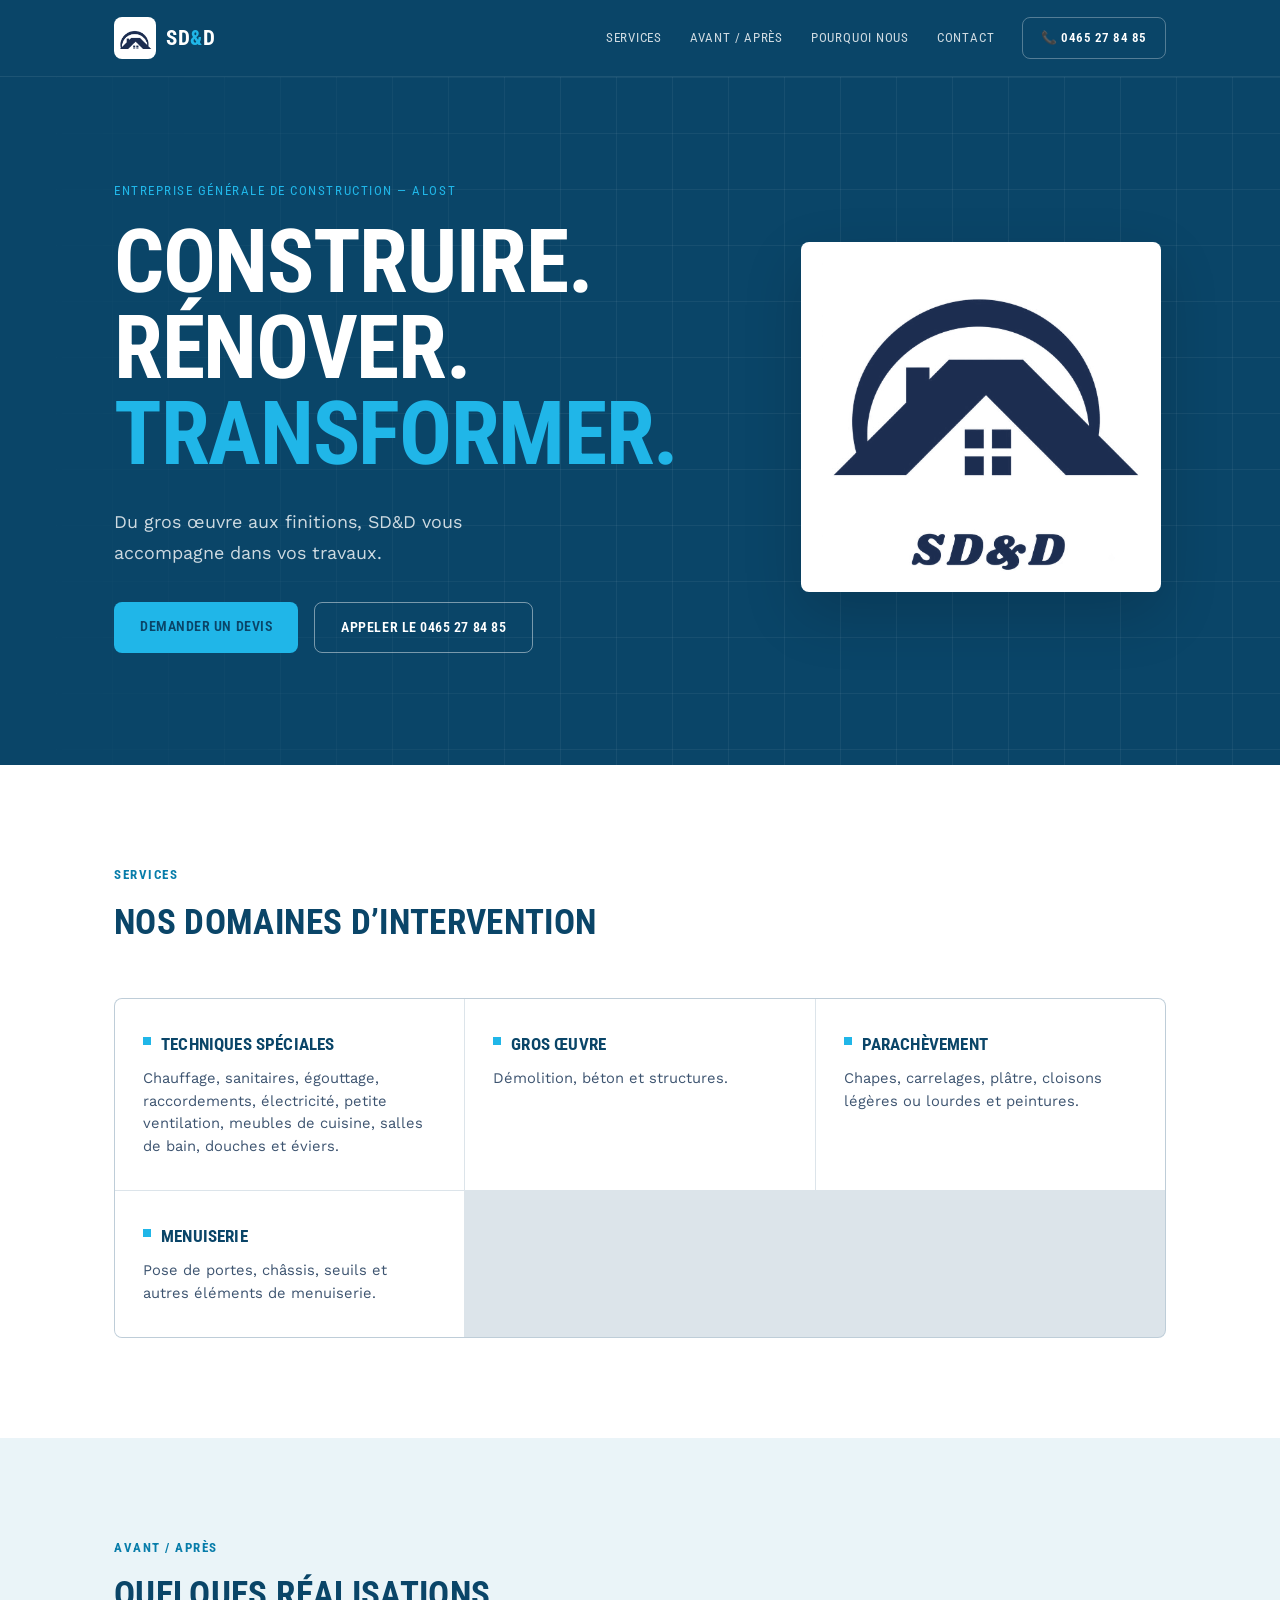
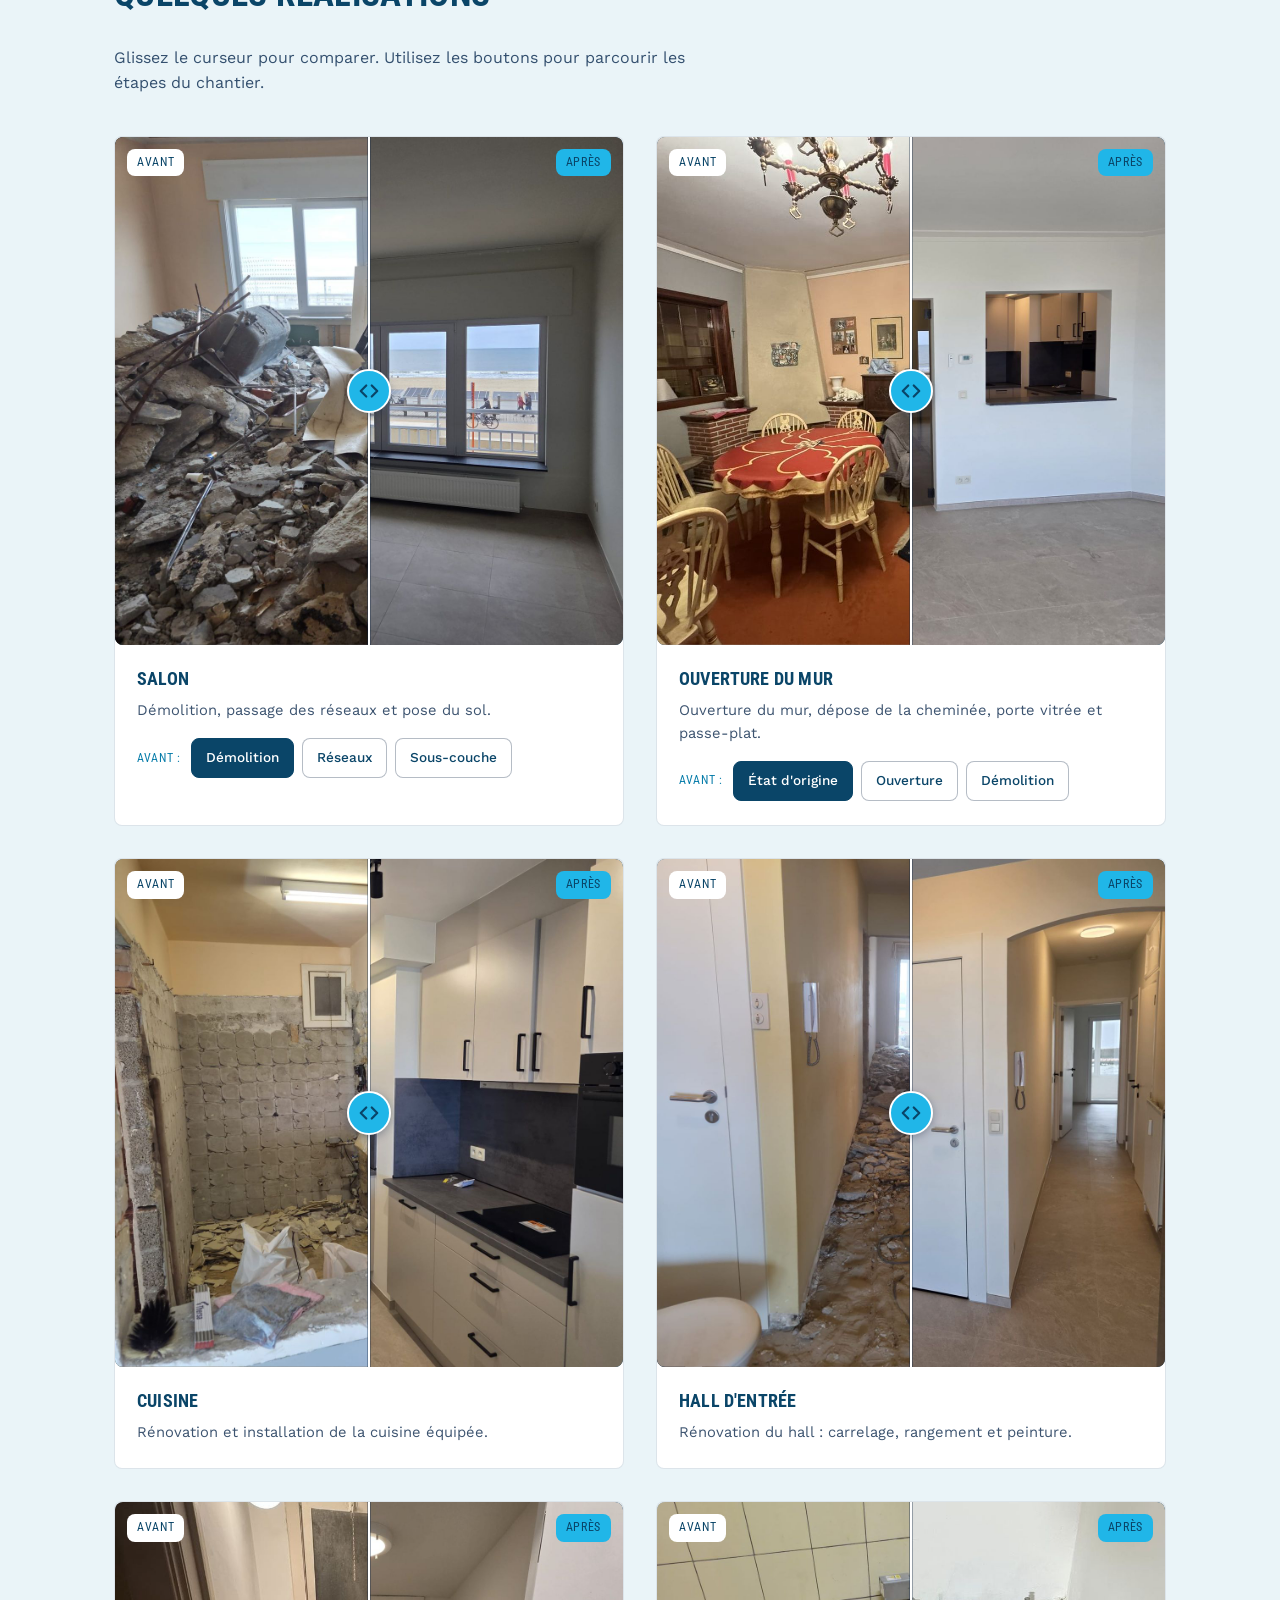
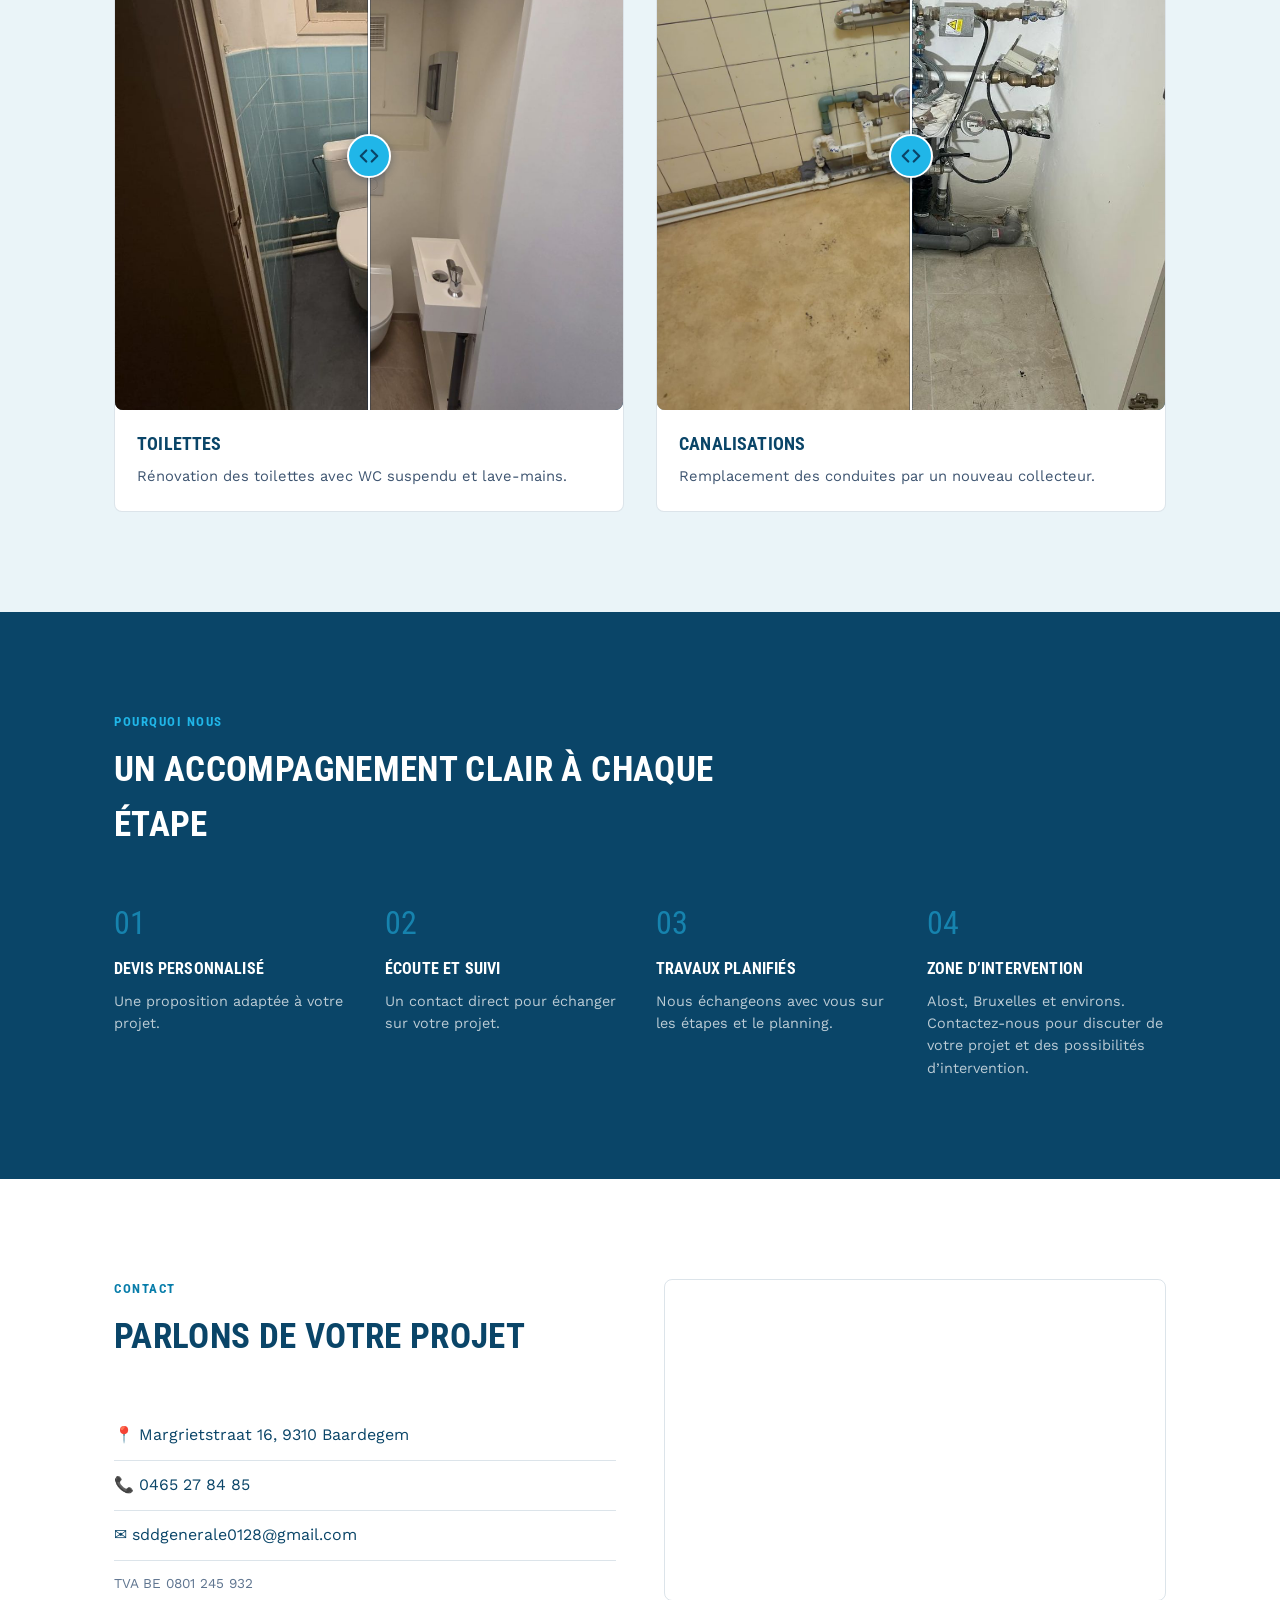
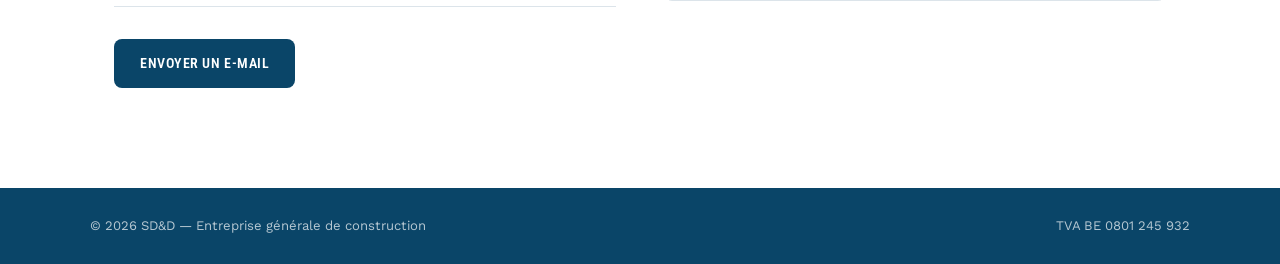
==== commit 25f0f76c: "Tighten project copy and clarify service commitments" ====
--- a/index.html
+++ b/index.html
@@ -107,8 +107,8 @@
        ============================================================ -->
   <section id="realisations" class="realisations">
     <div class="wrap">
-      <h2 class="section-title"><span class="tag">Avant / Après</span>Nos chantiers, du premier coup de masse au résultat final</h2>
-      <p class="section-intro">Faites glisser le curseur au milieu de chaque photo pour comparer l'état de départ et le résultat. Sur les chantiers suivis étape par étape, choisissez l'état de départ avec les boutons.</p>
+      <h2 class="section-title"><span class="tag">Avant / Après</span>Quelques réalisations</h2>
+      <p class="section-intro">Glissez le curseur pour comparer. Utilisez les boutons pour parcourir les étapes du chantier.</p>
 
       <div class="project-grid">
 
@@ -129,7 +129,7 @@
           </div>
           <div class="project-body">
             <h3>Salon</h3>
-            <p>Du chantier de démolition au salon fini, en passant par les réseaux et la sous-couche du sol.</p>
+            <p>Démolition, passage des réseaux et pose du sol.</p>
             <div class="stages" role="group" aria-label="Choisir l'état de départ du salon">
               <span class="stages-label">Avant :</span>
               <button type="button" class="stage-btn is-active" aria-pressed="true">Démolition</button>
@@ -156,7 +156,7 @@
           </div>
           <div class="project-body">
             <h3>Ouverture du mur</h3>
-            <p>Ouverture du mur, dépose de la cheminée, pose d'une double porte vitrée et d'un passe-plat.</p>
+            <p>Ouverture du mur, dépose de la cheminée, porte vitrée et passe-plat.</p>
             <div class="stages" role="group" aria-label="Choisir l'état de départ du mur">
               <span class="stages-label">Avant :</span>
               <button type="button" class="stage-btn is-active" aria-pressed="true">État d'origine</button>
@@ -181,7 +181,7 @@
           </div>
           <div class="project-body">
             <h3>Cuisine</h3>
-            <p>De la cuisine décarrelée à la cuisine équipée, carrelée et éclairée.</p>
+            <p>Rénovation et installation de la cuisine équipée.</p>
           </div>
         </article>
 
@@ -200,7 +200,7 @@
           </div>
           <div class="project-body">
             <h3>Hall d'entrée</h3>
-            <p>Sol démoli, puis hall et couloir entièrement refaits : carrelage, placard, peintures.</p>
+            <p>Rénovation du hall : carrelage, rangement et peinture.</p>
           </div>
         </article>
 
@@ -219,7 +219,7 @@
           </div>
           <div class="project-body">
             <h3>Toilettes</h3>
-            <p>Anciennes toilettes remplacées par un WC suspendu et un lave-mains, murs et sol refaits.</p>
+            <p>Rénovation des toilettes avec WC suspendu et lave-mains.</p>
           </div>
         </article>
 
@@ -238,7 +238,7 @@
           </div>
           <div class="project-body">
             <h3>Canalisations</h3>
-            <p>Anciennes canalisations apparentes remplacées par un collecteur de distribution neuf.</p>
+            <p>Remplacement des conduites par un nouveau collecteur.</p>
           </div>
         </article>
 
@@ -248,11 +248,11 @@
 
   <section id="atouts" class="atouts">
     <div class="wrap atouts-inner">
-      <h2 class="section-title light"><span class="tag tag-light">Pourquoi nous</span>Un chantier bien mené, du premier coup de pioche à la clé</h2>
+      <h2 class="section-title light"><span class="tag tag-light">Pourquoi nous</span>Un accompagnement clair à chaque étape</h2>
       <div class="atouts-grid">
-        <div class="atout"><span class="atout-num">01</span><h3>Devis gratuit</h3><p>Une estimation claire, sans engagement, avant chaque chantier.</p></div>
-        <div class="atout"><span class="atout-num">02</span><h3>Un seul interlocuteur</h3><p>Du devis à la réception des travaux, vous parlez toujours à la même personne.</p></div>
-        <div class="atout"><span class="atout-num">03</span><h3>Délais tenus</h3><p>Un planning annoncé, un planning respecté.</p></div>
+        <div class="atout"><span class="atout-num">01</span><h3>Devis personnalisé</h3><p>Une proposition adaptée à votre projet.</p></div>
+        <div class="atout"><span class="atout-num">02</span><h3>Écoute et suivi</h3><p>Un contact direct pour échanger sur votre projet.</p></div>
+        <div class="atout"><span class="atout-num">03</span><h3>Travaux planifiés</h3><p>Nous échangeons avec vous sur les étapes et le planning.</p></div>
         <div class="atout"><span class="atout-num">04</span><h3>Zone d’intervention</h3><p>Alost, Bruxelles et environs. Contactez-nous pour discuter de votre projet et des possibilités d’intervention.</p></div>
       </div>
     </div>
